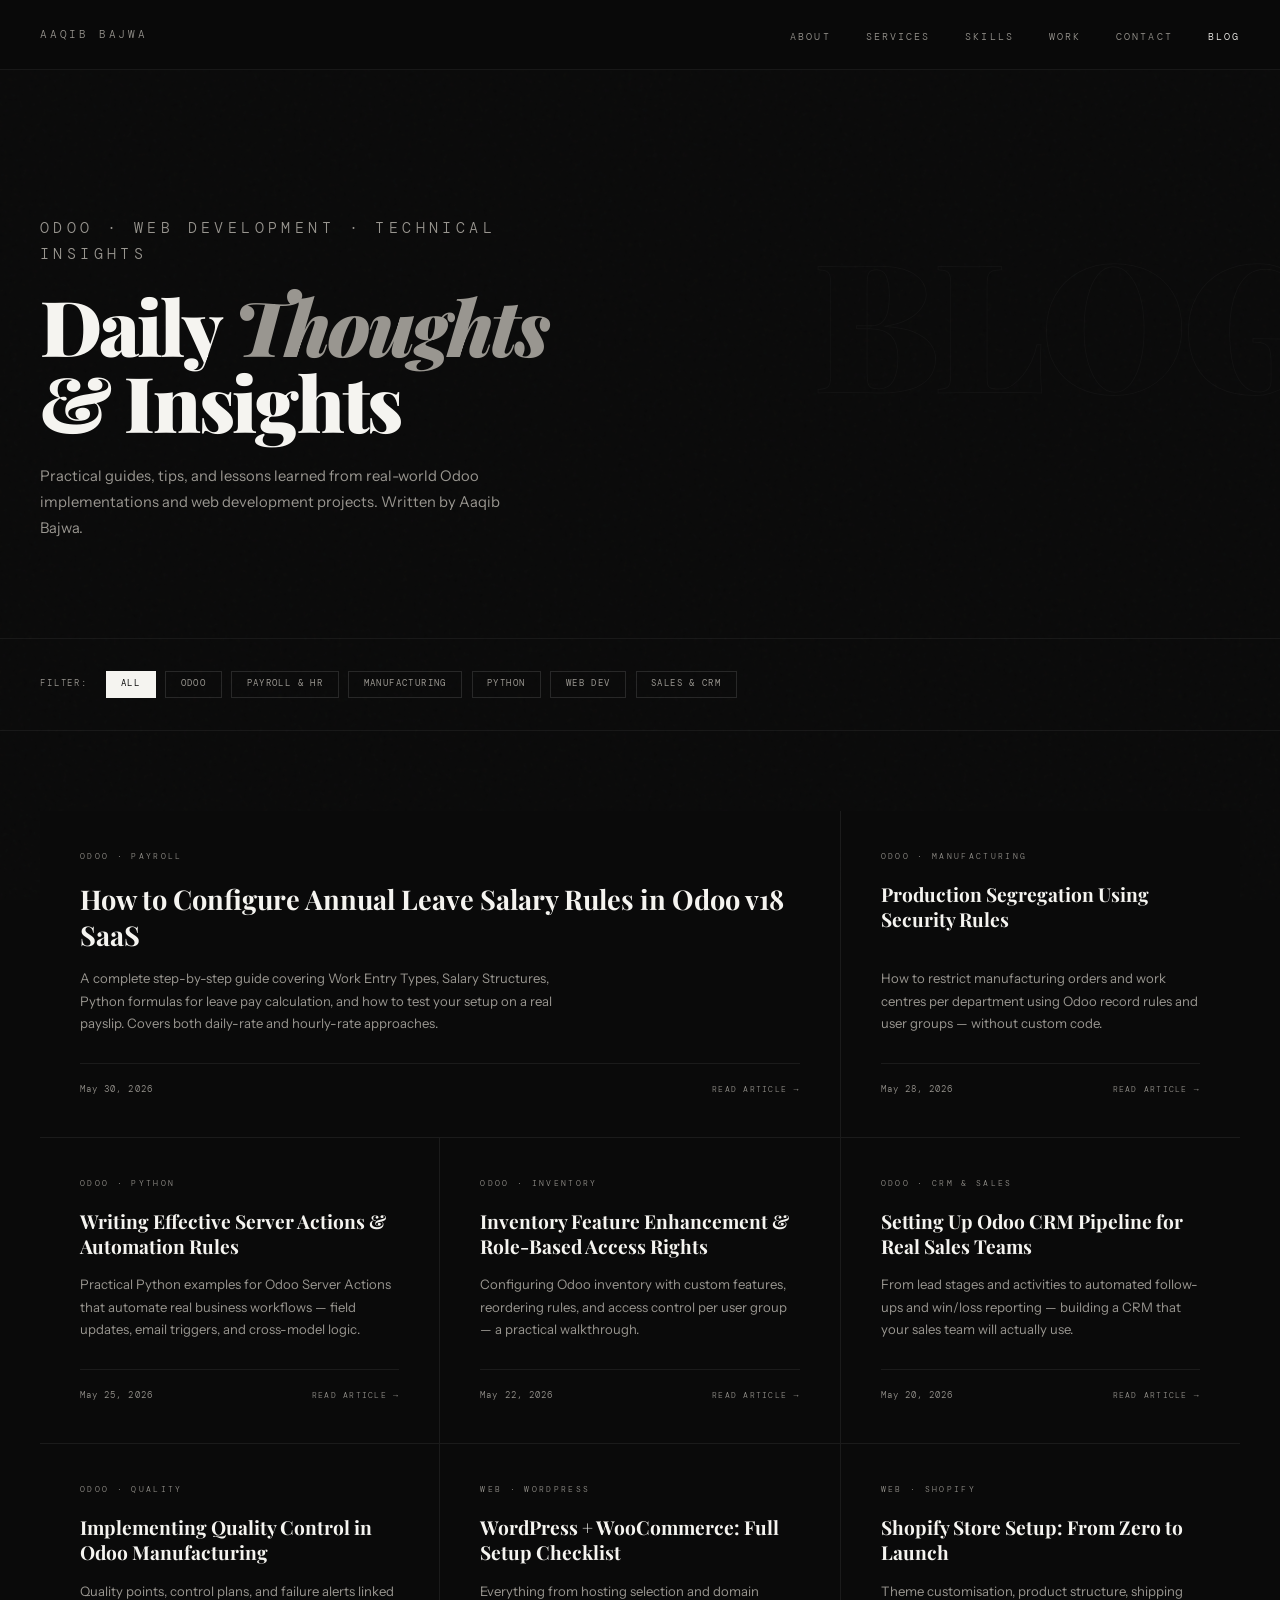
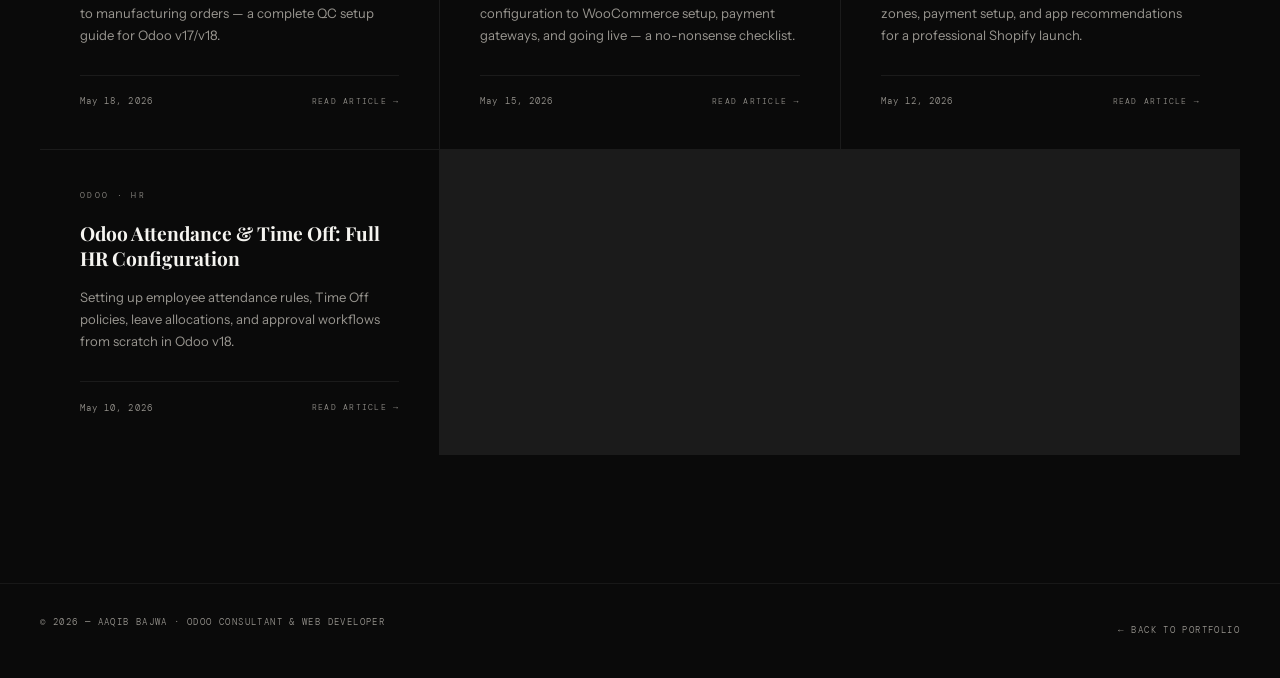
==== blog.html @ 20830aea "Update blog.html" ====
<!DOCTYPE html>
<html lang="en">
<head>
  <meta charset="UTF-8" />
  <meta name="viewport" content="width=device-width, initial-scale=1.0"/>
  <title>Blog — Aaqib Bajwa</title>
  <link href="https://cdn.jsdelivr.net/npm/bootstrap@5.3.2/dist/css/bootstrap.min.css" rel="stylesheet"/>
  <link href="https://fonts.googleapis.com/css2?family=Playfair+Display:ital,wght@0,400;0,700;0,900;1,400&family=DM+Mono:wght@300;400;500&family=Instrument+Sans:wght@300;400;500&display=swap" rel="stylesheet"/>
  <link href="https://cdn.jsdelivr.net/npm/bootstrap-icons@1.11.3/font/bootstrap-icons.min.css" rel="stylesheet"/>

  <style>
    :root {
      --black: #0a0a0a;
      --white: #f5f4f0;
      --gray-soft: #e8e6e1;
      --gray-mid: #999690;
      --gray-dark: #2a2a2a;
    }

    * { margin: 0; padding: 0; box-sizing: border-box; }
    html { scroll-behavior: smooth; }

    body {
      background-color: var(--black);
      color: var(--white);
      font-family: 'Instrument Sans', sans-serif;
      font-weight: 300;
      overflow-x: hidden;
    }

    body::before {
      content: '';
      position: fixed;
      inset: 0;
      background-image: url("data:image/svg+xml,%3Csvg viewBox='0 0 200 200' xmlns='http://www.w3.org/2000/svg'%3E%3Cfilter id='n'%3E%3CfeTurbulence type='fractalNoise' baseFrequency='0.9' numOctaves='4' stitchTiles='stitch'/%3E%3C/filter%3E%3Crect width='100%25' height='100%25' filter='url(%23n)' opacity='0.04'/%3E%3C/svg%3E");
      pointer-events: none;
      z-index: 0;
      opacity: 0.5;
    }

    /* ── NAV ── */
    nav {
      position: fixed;
      top: 0; left: 0; right: 0;
      z-index: 100;
      padding: 1.4rem 2.5rem;
      display: flex;
      justify-content: space-between;
      align-items: center;
      border-bottom: 1px solid rgba(255,255,255,0.06);
      background: rgba(10,10,10,0.88);
      backdrop-filter: blur(12px);
    }

    .nav-logo {
      font-family: 'DM Mono', monospace;
      font-size: 0.7rem;
      letter-spacing: 0.25em;
      text-transform: uppercase;
      color: var(--gray-mid);
      text-decoration: none;
    }

    .nav-links a {
      font-family: 'DM Mono', monospace;
      font-size: 0.65rem;
      letter-spacing: 0.2em;
      text-transform: uppercase;
      color: var(--gray-mid);
      text-decoration: none;
      margin-left: 2rem;
      transition: color 0.2s;
    }
    .nav-links a:hover, .nav-links a.active { color: var(--white); }

    /* ── BLOG HERO ── */
    .blog-hero {
      padding: 12rem 2.5rem 5rem;
      position: relative;
      border-bottom: 1px solid rgba(255,255,255,0.06);
    }

    .blog-hero-bg {
      position: absolute;
      top: 50%;
      right: -2rem;
      transform: translateY(-50%);
      font-family: 'Playfair Display', serif;
      font-size: clamp(6rem, 14vw, 18rem);
      font-weight: 900;
      color: transparent;
      -webkit-text-stroke: 1px rgba(255,255,255,0.03);
      pointer-events: none;
      user-select: none;
      letter-spacing: -0.03em;
    }

    .blog-tag {
      font-family: 'DM Mono', monospace;
      font-size: 0.6rem;
      letter-spacing: 0.3em;
      text-transform: uppercase;
      color: var(--gray-mid);
      margin-bottom: 1.2rem;
    }

    .blog-hero h1 {
      font-family: 'Playfair Display', serif;
      font-size: clamp(3rem, 6vw, 6rem);
      font-weight: 900;
      line-height: 1.0;
      letter-spacing: -0.03em;
    }

    .blog-hero h1 em {
      font-style: italic;
      color: var(--gray-mid);
    }

    .blog-hero p {
      max-width: 480px;
      font-size: 0.92rem;
      line-height: 1.75;
      color: var(--gray-mid);
      margin-top: 1.5rem;
    }

    /* ── FILTER TAGS ── */
    .filter-bar {
      padding: 2rem 2.5rem;
      border-bottom: 1px solid rgba(255,255,255,0.06);
      display: flex;
      gap: 0.6rem;
      flex-wrap: wrap;
      align-items: center;
      position: relative;
      z-index: 1;
    }

    .filter-label {
      font-family: 'DM Mono', monospace;
      font-size: 0.58rem;
      letter-spacing: 0.2em;
      text-transform: uppercase;
      color: var(--gray-mid);
      margin-right: 0.5rem;
    }

    .filter-btn {
      font-family: 'DM Mono', monospace;
      font-size: 0.58rem;
      letter-spacing: 0.15em;
      text-transform: uppercase;
      padding: 0.35rem 0.9rem;
      border: 1px solid rgba(255,255,255,0.12);
      color: var(--gray-mid);
      background: transparent;
      cursor: pointer;
      transition: all 0.2s;
    }

    .filter-btn:hover, .filter-btn.active {
      background: var(--white);
      color: var(--black);
      border-color: var(--white);
    }

    /* ── POSTS GRID ── */
    .posts-section {
      padding: 5rem 2.5rem 8rem;
      position: relative;
      z-index: 1;
    }

    .posts-grid {
      display: grid;
      grid-template-columns: repeat(3, 1fr);
      gap: 1px;
      background: rgba(255,255,255,0.07);
    }

    .post-card {
      background: var(--black);
      padding: 2.5rem;
      cursor: pointer;
      transition: background 0.25s;
      display: flex;
      flex-direction: column;
    }

    .post-card:hover { background: #141414; }

    .post-category {
      font-family: 'DM Mono', monospace;
      font-size: 0.52rem;
      letter-spacing: 0.28em;
      text-transform: uppercase;
      color: var(--gray-mid);
      margin-bottom: 1.2rem;
    }

    .post-title {
      font-family: 'Playfair Display', serif;
      font-size: 1.2rem;
      font-weight: 700;
      line-height: 1.3;
      color: var(--white);
      margin-bottom: 0.9rem;
      flex: 1;
    }

    .post-excerpt {
      font-size: 0.82rem;
      line-height: 1.7;
      color: var(--gray-mid);
      margin-bottom: 1.8rem;
    }

    .post-meta {
      display: flex;
      justify-content: space-between;
      align-items: center;
      border-top: 1px solid rgba(255,255,255,0.07);
      padding-top: 1.2rem;
    }

    .post-date {
      font-family: 'DM Mono', monospace;
      font-size: 0.55rem;
      letter-spacing: 0.12em;
      color: var(--gray-mid);
    }

    .post-read {
      font-family: 'DM Mono', monospace;
      font-size: 0.52rem;
      letter-spacing: 0.15em;
      text-transform: uppercase;
      color: var(--gray-mid);
      transition: color 0.2s;
    }

    .post-card:hover .post-read { color: var(--white); }

    /* ── FEATURED POST (spans 2 cols) ── */
    .post-card.featured {
      grid-column: span 2;
    }

    .post-card.featured .post-title {
      font-size: 1.7rem;
    }

    .post-card.featured .post-excerpt {
      max-width: 500px;
    }

    /* ── SINGLE POST MODAL ── */
    .post-modal-overlay {
      position: fixed;
      inset: 0;
      background: rgba(5,5,5,0.97);
      z-index: 200;
      display: none;
      overflow-y: auto;
    }

    .post-modal-overlay.open { display: block; }

    .post-modal {
      max-width: 740px;
      margin: 0 auto;
      padding: 6rem 2.5rem 8rem;
    }

    .modal-close {
      position: fixed;
      top: 1.8rem;
      right: 2.5rem;
      font-family: 'DM Mono', monospace;
      font-size: 0.6rem;
      letter-spacing: 0.2em;
      text-transform: uppercase;
      color: var(--gray-mid);
      cursor: pointer;
      background: none;
      border: none;
      display: flex;
      align-items: center;
      gap: 0.5rem;
      transition: color 0.2s;
      z-index: 201;
    }

    .modal-close:hover { color: var(--white); }

    .modal-category {
      font-family: 'DM Mono', monospace;
      font-size: 0.58rem;
      letter-spacing: 0.28em;
      text-transform: uppercase;
      color: var(--gray-mid);
      margin-bottom: 1.5rem;
    }

    .modal-title {
      font-family: 'Playfair Display', serif;
      font-size: clamp(2rem, 4vw, 3.2rem);
      font-weight: 900;
      line-height: 1.1;
      letter-spacing: -0.02em;
      margin-bottom: 1rem;
    }

    .modal-meta {
      font-family: 'DM Mono', monospace;
      font-size: 0.58rem;
      letter-spacing: 0.15em;
      color: var(--gray-mid);
      margin-bottom: 3rem;
      padding-bottom: 2rem;
      border-bottom: 1px solid rgba(255,255,255,0.08);
    }

    .modal-body {
      font-size: 1rem;
      line-height: 1.9;
      color: var(--gray-soft);
    }

    .modal-body h2 {
      font-family: 'Playfair Display', serif;
      font-size: 1.5rem;
      font-weight: 700;
      color: var(--white);
      margin: 2.5rem 0 1rem;
      letter-spacing: -0.01em;
    }

    .modal-body h3 {
      font-family: 'Playfair Display', serif;
      font-size: 1.15rem;
      font-weight: 700;
      color: var(--white);
      margin: 2rem 0 0.7rem;
    }

    .modal-body p { margin-bottom: 1.3rem; }

    .modal-body code {
      font-family: 'DM Mono', monospace;
      font-size: 0.82rem;
      background: rgba(255,255,255,0.06);
      padding: 0.15rem 0.45rem;
      color: var(--gray-soft);
    }

    .modal-body pre {
      background: #111;
      border: 1px solid rgba(255,255,255,0.08);
      padding: 1.5rem;
      overflow-x: auto;
      margin: 1.5rem 0;
      font-family: 'DM Mono', monospace;
      font-size: 0.78rem;
      line-height: 1.7;
      color: var(--gray-soft);
    }

    .modal-body ul, .modal-body ol {
      margin: 0 0 1.3rem 1.5rem;
    }

    .modal-body li { margin-bottom: 0.4rem; }

    .modal-body strong { color: var(--white); font-weight: 500; }

    .modal-body blockquote {
      border-left: 2px solid rgba(255,255,255,0.2);
      padding-left: 1.5rem;
      margin: 1.5rem 0;
      color: var(--gray-mid);
      font-style: italic;
    }

    /* ── NEWSLETTER ── */
    .newsletter {
      background: var(--gray-dark);
      padding: 5rem 2.5rem;
      border-top: 1px solid rgba(255,255,255,0.06);
      position: relative;
      z-index: 1;
    }

    .newsletter h2 {
      font-family: 'Playfair Display', serif;
      font-size: clamp(1.8rem, 3vw, 2.8rem);
      font-weight: 700;
      letter-spacing: -0.02em;
      margin-bottom: 0.7rem;
    }

    .newsletter p {
      font-size: 0.88rem;
      color: var(--gray-mid);
      margin-bottom: 2rem;
    }

    .newsletter-form {
      display: flex;
      gap: 0;
      max-width: 480px;
    }

    .newsletter-form input {
      flex: 1;
      background: transparent;
      border: 1px solid rgba(255,255,255,0.15);
      border-right: none;
      color: var(--white);
      font-family: 'Instrument Sans', sans-serif;
      font-size: 0.88rem;
      padding: 0.8rem 1.2rem;
      outline: none;
      transition: border-color 0.2s;
    }

    .newsletter-form input:focus { border-color: rgba(255,255,255,0.4); }
    .newsletter-form input::placeholder { color: var(--gray-mid); }

    .newsletter-form button {
      padding: 0.8rem 1.8rem;
      background: var(--white);
      color: var(--black);
      border: 1px solid var(--white);
      font-family: 'DM Mono', monospace;
      font-size: 0.6rem;
      letter-spacing: 0.2em;
      text-transform: uppercase;
      cursor: pointer;
      transition: background 0.2s;
      white-space: nowrap;
    }

    .newsletter-form button:hover { background: var(--gray-soft); }

    /* ── FOOTER ── */
    footer {
      padding: 2rem 2.5rem;
      border-top: 1px solid rgba(255,255,255,0.06);
      display: flex;
      justify-content: space-between;
      align-items: center;
      position: relative;
      z-index: 1;
    }

    footer p {
      font-family: 'DM Mono', monospace;
      font-size: 0.58rem;
      letter-spacing: 0.15em;
      text-transform: uppercase;
      color: var(--gray-mid);
    }

    footer a {
      font-family: 'DM Mono', monospace;
      font-size: 0.58rem;
      letter-spacing: 0.15em;
      text-transform: uppercase;
      color: var(--gray-mid);
      text-decoration: none;
      transition: color 0.2s;
    }

    footer a:hover { color: var(--white); }

    /* ── REVEAL ── */
    .reveal {
      opacity: 0;
      transform: translateY(24px);
      transition: opacity 0.6s ease, transform 0.6s ease;
    }
    .reveal.visible { opacity: 1; transform: none; }

    /* ── RESPONSIVE ── */
    @media (max-width: 768px) {
      nav { padding: 1.2rem 1.5rem; }
      .nav-links { display: none; }
      .blog-hero { padding: 9rem 1.5rem 3rem; }
      .posts-section { padding: 3rem 1.5rem 5rem; }
      .filter-bar { padding: 1.5rem; }
      .posts-grid { grid-template-columns: 1fr; }
      .post-card.featured { grid-column: span 1; }
      .post-card.featured .post-title { font-size: 1.3rem; }
      .post-modal { padding: 5rem 1.5rem 5rem; }
      .modal-close { right: 1.5rem; }
      .newsletter { padding: 3rem 1.5rem; }
      .newsletter-form { flex-direction: column; }
      .newsletter-form input { border-right: 1px solid rgba(255,255,255,0.15); border-bottom: none; }
      footer { flex-direction: column; gap: 0.5rem; padding: 1.5rem; }
    }
  </style>
</head>
<body>

<!-- NAV -->
<nav>
  <a href="index.html" class="nav-logo">Aaqib Bajwa</a>
  <div class="nav-links">
    <a href="index.html#about">About</a>
    <a href="index.html#services">Services</a>
    <a href="index.html#skills">Skills</a>
    <a href="index.html#portfolio">Work</a>
    <a href="index.html#contact">Contact</a>
    <a href="blog.html" class="active">Blog</a>
  </div>
</nav>

<!-- BLOG HERO -->
<div class="blog-hero">
  <div class="blog-hero-bg">BLOG</div>
  <p class="blog-tag">Odoo · Web Development · Technical Insights</p>
  <h1>Daily <em>Thoughts</em><br>&amp; Insights</h1>
  <p>Practical guides, tips, and lessons learned from real-world Odoo implementations and web development projects. Written by Aaqib Bajwa.</p>
</div>

<!-- FILTER BAR -->
<div class="filter-bar">
  <span class="filter-label">Filter:</span>
  <button class="filter-btn active" data-filter="all">All</button>
  <button class="filter-btn" data-filter="odoo">Odoo</button>
  <button class="filter-btn" data-filter="payroll">Payroll & HR</button>
  <button class="filter-btn" data-filter="manufacturing">Manufacturing</button>
  <button class="filter-btn" data-filter="python">Python</button>
  <button class="filter-btn" data-filter="web">Web Dev</button>
  <button class="filter-btn" data-filter="crm">Sales & CRM</button>
</div>

<!-- POSTS -->
<div class="posts-section">
  <div class="posts-grid" id="postsGrid">

    <!-- FEATURED -->
    <div class="post-card featured reveal" data-category="payroll odoo" data-post="0">
      <p class="post-category">Odoo · Payroll</p>
      <h3 class="post-title">How to Configure Annual Leave Salary Rules in Odoo v18 SaaS</h3>
      <p class="post-excerpt">A complete step-by-step guide covering Work Entry Types, Salary Structures, Python formulas for leave pay calculation, and how to test your setup on a real payslip. Covers both daily-rate and hourly-rate approaches.</p>
      <div class="post-meta">
        <span class="post-date">May 30, 2026</span>
        <span class="post-read">Read Article →</span>
      </div>
    </div>

    <div class="post-card reveal" data-category="manufacturing odoo" data-post="1">
      <p class="post-category">Odoo · Manufacturing</p>
      <h3 class="post-title">Production Segregation Using Security Rules</h3>
      <p class="post-excerpt">How to restrict manufacturing orders and work centres per department using Odoo record rules and user groups — without custom code.</p>
      <div class="post-meta">
        <span class="post-date">May 28, 2026</span>
        <span class="post-read">Read Article →</span>
      </div>
    </div>

    <div class="post-card reveal" data-category="python odoo" data-post="2">
      <p class="post-category">Odoo · Python</p>
      <h3 class="post-title">Writing Effective Server Actions & Automation Rules</h3>
      <p class="post-excerpt">Practical Python examples for Odoo Server Actions that automate real business workflows — field updates, email triggers, and cross-model logic.</p>
      <div class="post-meta">
        <span class="post-date">May 25, 2026</span>
        <span class="post-read">Read Article →</span>
      </div>
    </div>

    <div class="post-card reveal" data-category="odoo" data-post="3">
      <p class="post-category">Odoo · Inventory</p>
      <h3 class="post-title">Inventory Feature Enhancement & Role-Based Access Rights</h3>
      <p class="post-excerpt">Configuring Odoo inventory with custom features, reordering rules, and access control per user group — a practical walkthrough.</p>
      <div class="post-meta">
        <span class="post-date">May 22, 2026</span>
        <span class="post-read">Read Article →</span>
      </div>
    </div>

    <div class="post-card reveal" data-category="crm odoo" data-post="4">
      <p class="post-category">Odoo · CRM & Sales</p>
      <h3 class="post-title">Setting Up Odoo CRM Pipeline for Real Sales Teams</h3>
      <p class="post-excerpt">From lead stages and activities to automated follow-ups and win/loss reporting — building a CRM that your sales team will actually use.</p>
      <div class="post-meta">
        <span class="post-date">May 20, 2026</span>
        <span class="post-read">Read Article →</span>
      </div>
    </div>

    <div class="post-card reveal" data-category="odoo" data-post="5">
      <p class="post-category">Odoo · Quality</p>
      <h3 class="post-title">Implementing Quality Control in Odoo Manufacturing</h3>
      <p class="post-excerpt">Quality points, control plans, and failure alerts linked to manufacturing orders — a complete QC setup guide for Odoo v17/v18.</p>
      <div class="post-meta">
        <span class="post-date">May 18, 2026</span>
        <span class="post-read">Read Article →</span>
      </div>
    </div>

    <div class="post-card reveal" data-category="web" data-post="6">
      <p class="post-category">Web · WordPress</p>
      <h3 class="post-title">WordPress + WooCommerce: Full Setup Checklist</h3>
      <p class="post-excerpt">Everything from hosting selection and domain configuration to WooCommerce setup, payment gateways, and going live — a no-nonsense checklist.</p>
      <div class="post-meta">
        <span class="post-date">May 15, 2026</span>
        <span class="post-read">Read Article →</span>
      </div>
    </div>

    <div class="post-card reveal" data-category="web" data-post="7">
      <p class="post-category">Web · Shopify</p>
      <h3 class="post-title">Shopify Store Setup: From Zero to Launch</h3>
      <p class="post-excerpt">Theme customisation, product structure, shipping zones, payment setup, and app recommendations for a professional Shopify launch.</p>
      <div class="post-meta">
        <span class="post-date">May 12, 2026</span>
        <span class="post-read">Read Article →</span>
      </div>
    </div>

    <div class="post-card reveal" data-category="payroll odoo" data-post="8">
      <p class="post-category">Odoo · HR</p>
      <h3 class="post-title">Odoo Attendance & Time Off: Full HR Configuration</h3>
      <p class="post-excerpt">Setting up employee attendance rules, Time Off policies, leave allocations, and approval workflows from scratch in Odoo v18.</p>
      <div class="post-meta">
        <span class="post-date">May 10, 2026</span>
        <span class="post-read">Read Article →</span>
      </div>
    </div>

  </div>
</div>

<!-- NEWSLETTER
<div class="newsletter">
  <div class="row align-items-center">
    <div class="col-md-6 reveal">
      <h2>Stay in the Loop</h2>
      <p>New articles on Odoo, web development, and practical ERP insights — delivered when they're ready, no spam.</p>
      <div class="newsletter-form">
        <input type="email" placeholder="your@email.com" />
        <button type="button">Subscribe</button>
      </div>
    </div>
    <div class="col-md-6 reveal" style="padding-top: 2rem;">
      <div style="display:flex; gap:3rem; padding-left: 2rem;">
        <div>
          <p style="font-family:'Playfair Display',serif; font-size:2.5rem; font-weight:900; color:var(--white); line-height:1; margin-bottom:0.3rem;">9</p>
          <p style="font-family:'DM Mono',monospace; font-size:0.58rem; letter-spacing:0.15em; text-transform:uppercase; color:var(--gray-mid);">Articles</p>
        </div>
        <div>
          <p style="font-family:'Playfair Display',serif; font-size:2.5rem; font-weight:900; color:var(--white); line-height:1; margin-bottom:0.3rem;">5</p>
          <p style="font-family:'DM Mono',monospace; font-size:0.58rem; letter-spacing:0.15em; text-transform:uppercase; color:var(--gray-mid);">Topics</p>
        </div>
        <div>
          <p style="font-family:'Playfair Display',serif; font-size:2.5rem; font-weight:900; color:var(--white); line-height:1; margin-bottom:0.3rem;">∞</p>
          <p style="font-family:'DM Mono',monospace; font-size:0.58rem; letter-spacing:0.15em; text-transform:uppercase; color:var(--gray-mid);">More Coming</p>
        </div>
      </div>
    </div>
  </div>
</div> -->

<!-- FOOTER -->
<footer>
  <p>© 2026 — Aaqib Bajwa · Odoo Consultant & Web Developer</p>
  <a href="index.html">← Back to Portfolio</a>
</footer>

<!-- SINGLE POST MODAL -->
<div class="post-modal-overlay" id="postModal">
  <button class="modal-close" onclick="closePost()"><i class="bi bi-arrow-left"></i> Back to Blog</button>
  <div class="post-modal" id="postContent"></div>
</div>

<script src="https://cdn.jsdelivr.net/npm/bootstrap@5.3.2/dist/js/bootstrap.bundle.min.js"></script>
<script>

  /* ── POSTS DATA ── */
  const posts = [
    {
      category: "Odoo · Payroll",
      title: "How to Configure Annual Leave Salary Rules in Odoo v18 SaaS",
      date: "May 30, 2026",
      readTime: "8 min read",
      body: `
        <p>Configuring annual leave salary rules in Odoo v18 SaaS requires understanding how Work Entry Types, Salary Structures, and Python formulas connect. This guide walks through every step.</p>

        <h2>Step 1: Enable Developer Mode</h2>
        <p>Go to <strong>Settings → General Settings → Developer Tools → Activate Developer Mode</strong>. This unlocks the full salary rule configuration panel including Python code fields.</p>

        <h2>Step 2: Configure the Work Entry Type</h2>
        <p>Navigate to <strong>Payroll → Configuration → Work Entry Types</strong>. Find or create <strong>Annual Leave</strong> and ensure:</p>
        <ul>
          <li>Time Off is enabled</li>
          <li>Leave Type is linked to your Annual Leave time-off type</li>
          <li>Round Days is set to Full Day</li>
        </ul>

        <h2>Step 3: Link the Time Off Type</h2>
        <p>Go to <strong>Time Off → Configuration → Activity Types → Annual Leave</strong>. In the Payroll section, set the Work Entry Type to the one you just configured. Set <strong>Requires Allocation: Yes</strong>.</p>

        <h2>Step 4: Create the Salary Rule</h2>
        <p>Navigate to <strong>Payroll → Configuration → Salary Rules → New</strong>. Fill in the following:</p>
        <ul>
          <li><strong>Name:</strong> Annual Leave Pay</li>
          <li><strong>Code:</strong> ANNUAL_LEAVE</li>
          <li><strong>Category:</strong> Leaves</li>
          <li><strong>Amount Type:</strong> Python Code</li>
        </ul>
        <p>In the Python formula field, enter:</p>
        <pre>result = (contract.wage / 30) * worked_days.ANNUAL_LEAVE.number_of_days</pre>
        <p>This calculates the daily rate multiplied by the number of annual leave days taken in the payslip period.</p>

        <h2>Step 5: Add to Salary Structure</h2>
        <p>Go to <strong>Payroll → Configuration → Salary Structures</strong>, open your structure (e.g. Regular Pay), and add the ANNUAL_LEAVE rule in the Salary Rules tab.</p>

        <h2>Step 6: Test on a Payslip</h2>
        <p>Create a payslip for an employee who has validated annual leave in the period. Click <strong>Compute Sheet</strong> — the Annual Leave Pay line should appear with the correct calculated amount.</p>

        <blockquote>The <code>worked_days.ANNUAL_LEAVE</code> object only populates if the employee has validated leave requests in that payslip period. If it returns empty, check the work entry code matches exactly.</blockquote>

        <h2>Troubleshooting</h2>
        <p>If the rule doesn't appear or returns zero: verify the leave is validated (not draft), confirm the Work Entry Type code matches your Python reference, and ensure the salary structure is correctly linked to the employee's contract.</p>
      `
    },
    {
      category: "Odoo · Manufacturing",
      title: "Production Segregation Using Security Rules",
      date: "May 28, 2026",
      readTime: "6 min read",
      body: `
        <p>In factories with multiple production lines or departments, it's essential that teams only see the manufacturing orders relevant to them. Odoo's record rules and user groups make this achievable without any custom code.</p>

        <h2>Understanding Record Rules vs Access Rights</h2>
        <p>Access Rights control what a user <strong>can do</strong> (read, write, create, delete). Record Rules control <strong>which records</strong> they can see. You need both for proper segregation.</p>

        <h2>Step 1: Create Department-Based User Groups</h2>
        <p>Go to <strong>Settings → Users & Companies → Groups</strong>. Create a group for each production department, e.g. "MFG / Line A" and "MFG / Line B". Add the relevant users to each group.</p>

        <h2>Step 2: Add a Segregation Field</h2>
        <p>On the Manufacturing Order model, add a Many2one field linking to the department or production line. This is your filter field. In Odoo v18, you can do this via Odoo Studio or a custom module.</p>

        <h2>Step 3: Create Record Rules</h2>
        <p>Go to <strong>Settings → Technical → Record Rules</strong>. Create a new rule for <code>mrp.production</code>:</p>
        <ul>
          <li><strong>Name:</strong> MFG Line A — Own Records Only</li>
          <li><strong>Groups:</strong> MFG / Line A</li>
          <li><strong>Domain Filter:</strong> <code>[('production_line_id.name', '=', 'Line A')]</code></li>
        </ul>
        <p>Repeat for each department group.</p>

        <h2>Step 4: Test the Configuration</h2>
        <p>Log in as a user from Line A — they should only see manufacturing orders assigned to Line A. Managers with no record rule restriction will see all orders.</p>

        <blockquote>Always test record rules with a non-admin user. Odoo administrators bypass all record rules by default.</blockquote>
      `
    },
    {
      category: "Odoo · Python",
      title: "Writing Effective Server Actions & Automation Rules",
      date: "May 25, 2026",
      readTime: "7 min read",
      body: `
        <p>Server Actions and Automation Rules are two of the most powerful tools in Odoo for automating business workflows — and they're often underused. Here are practical patterns that work in production.</p>

        <h2>Server Actions vs Automation Rules</h2>
        <p><strong>Server Actions</strong> are reusable Python code blocks you trigger manually, from buttons, or from automation rules. <strong>Automation Rules</strong> are event-driven triggers (on record create, update, time condition) that call Server Actions.</p>

        <h2>Example 1: Auto-Send Email When Sale Order Confirmed</h2>
        <pre>for record in records:
    if record.state == 'sale':
        template = env.ref('sale.email_template_edi_sale')
        template.send_mail(record.id, force_send=True)</pre>

        <h2>Example 2: Set a Custom Field on Manufacturing Order Confirmation</h2>
        <pre>for record in records:
    record.write({
        'x_confirmed_by': env.user.name,
        'x_confirmed_date': fields.Datetime.now(),
    })</pre>

        <h2>Example 3: Auto-Assign Responsible Person Based on Department</h2>
        <pre>for record in records:
    if record.department_id.name == 'Production':
        manager = env['res.users'].search([
            ('name', 'ilike', 'Production Manager')
        ], limit=1)
        if manager:
            record.user_id = manager</pre>

        <h2>Best Practices</h2>
        <ul>
          <li>Always iterate over <code>records</code> (not <code>record</code>) — automation rules can pass multiple records</li>
          <li>Use <code>env.ref()</code> to reference email templates by XML ID</li>
          <li>Wrap risky operations in try/except to prevent one failure from blocking others</li>
          <li>Test in developer mode with a single record before enabling on all</li>
        </ul>

        <blockquote>Automation Rules with "Time Condition" triggers are ideal for SLA enforcement — e.g. escalate a support ticket if not responded to within 24 hours.</blockquote>
      `
    },
    {
      category: "Odoo · Inventory",
      title: "Inventory Feature Enhancement & Role-Based Access Rights",
      date: "May 22, 2026",
      readTime: "5 min read",
      body: `
        <p>Odoo's inventory module is powerful out of the box, but most businesses need enhancements — custom fields, tighter access control, and workflow adjustments. Here's a practical approach.</p>

        <h2>Common Inventory Enhancements</h2>
        <ul>
          <li>Adding custom fields to stock moves (e.g. batch number, project code)</li>
          <li>Automatic reordering rules per product category</li>
          <li>Custom inventory valuation reports</li>
          <li>Blocking negative stock per warehouse</li>
        </ul>

        <h2>Setting Up Role-Based Access</h2>
        <p>Odoo has built-in inventory user roles: <strong>User</strong> (basic operations) and <strong>Manager</strong> (full access). For finer control, create custom groups and record rules scoped to specific warehouses or product categories.</p>

        <h2>Blocking Negative Stock</h2>
        <p>Go to <strong>Inventory → Configuration → Warehouses</strong> and enable "Negative Stock" restrictions per location. For a global setting, go to <strong>Inventory → Configuration → Settings → Traceability</strong>.</p>

        <h2>Custom Reordering Rules</h2>
        <p>Navigate to <strong>Inventory → Operations → Replenishment</strong>. Set minimum and maximum quantities per product/location. Odoo will automatically generate purchase or manufacturing orders when stock falls below the minimum.</p>

        <blockquote>For complex inventory setups, always enable multi-step routes (3-step receiving / shipping) from the start — retrofitting this later disrupts existing flows.</blockquote>
      `
    },
    {
      category: "Odoo · CRM & Sales",
      title: "Setting Up Odoo CRM Pipeline for Real Sales Teams",
      date: "May 20, 2026",
      readTime: "6 min read",
      body: `
        <p>A CRM that your sales team ignores is worse than no CRM at all. Here's how to configure Odoo CRM to match real sales behaviour — not just the textbook process.</p>

        <h2>Designing Your Pipeline Stages</h2>
        <p>Keep stages simple: <strong>New → Qualified → Proposal Sent → Negotiation → Won/Lost</strong>. Avoid creating too many stages — each stage should require a concrete action, not just a status label.</p>

        <h2>Lead Scoring & Assignment</h2>
        <p>Enable lead scoring under <strong>CRM → Configuration → Settings → Predictive Lead Scoring</strong>. Odoo will assign a probability to each lead based on historical win rates. Use this to prioritise your team's effort.</p>

        <h2>Automated Activities</h2>
        <p>Set up automatic activities when a lead moves to a stage. For example, when a lead enters "Proposal Sent", automatically schedule a follow-up call in 3 days. Go to the stage settings and add a default activity type.</p>

        <h2>Sales Teams & Territories</h2>
        <p>Create Sales Teams under <strong>CRM → Configuration → Sales Teams</strong>. Assign team members and set up assignment rules based on country, industry, or lead source to ensure leads reach the right person automatically.</p>

        <h2>Win/Loss Analysis</h2>
        <p>Always mark lost leads with a reason. Over time, the Lost Reason analysis report becomes your most valuable tool for understanding why deals fail and adjusting your approach.</p>

        <blockquote>The best CRM setup is the one your team actually fills in. Start simple, gather feedback after 4 weeks, then refine.</blockquote>
      `
    },
    {
      category: "Odoo · Quality",
      title: "Implementing Quality Control in Odoo Manufacturing",
      date: "May 18, 2026",
      readTime: "5 min read",
      body: `
        <p>Odoo's Quality module integrates directly with Manufacturing and Inventory to create traceable quality checkpoints. Here's how to implement it properly.</p>

        <h2>Enable the Quality Module</h2>
        <p>Go to <strong>Apps</strong> and install <strong>Quality Control</strong>. This adds Quality Points, Quality Checks, and Alerts to your Manufacturing and Inventory flows.</p>

        <h2>Create Quality Control Points</h2>
        <p>Navigate to <strong>Quality → Configuration → Control Points</strong>. Define when and where checks happen — at goods receipt, during manufacturing operations, or at product delivery. Each control point specifies the product, operation type, and check type (Pass/Fail, Measure, Instructions).</p>

        <h2>Linking Checks to Manufacturing Operations</h2>
        <p>When a manufacturing order reaches the relevant operation, Odoo automatically generates a Quality Check. The operator must complete the check before they can proceed. Failed checks trigger an alert that notifies the quality manager.</p>

        <h2>Quality Alerts</h2>
        <p>Alerts can be raised manually or automatically on check failure. They include root cause, corrective action, and responsible person fields — giving you a full audit trail.</p>

        <h2>Reporting</h2>
        <p>Use the <strong>Quality → Reporting</strong> section to analyse failure rates by product, operation, and time period. This data drives continuous improvement decisions.</p>

        <blockquote>Connect Quality Checks to specific work centre operations for maximum traceability — this ensures checks happen at the right physical point in production, not just on the order.</blockquote>
      `
    },
    {
      category: "Web · WordPress",
      title: "WordPress + WooCommerce: Full Setup Checklist",
      date: "May 15, 2026",
      readTime: "7 min read",
      body: `
        <p>Launching a WooCommerce store properly takes more than installing a theme. Here's the full checklist I use for every client project.</p>

        <h2>Hosting & Domain</h2>
        <ul>
          <li>Choose a managed WordPress host (SiteGround, Kinsta, or WP Engine for performance)</li>
          <li>Point domain nameservers to host's DNS</li>
          <li>Install SSL certificate (Let's Encrypt is free on most hosts)</li>
          <li>Set up professional email via cPanel or Google Workspace</li>
        </ul>

        <h2>WordPress Core Setup</h2>
        <ul>
          <li>Install WordPress via one-click installer</li>
          <li>Set permalink structure to <code>/shop/product-name/</code></li>
          <li>Delete default posts, pages, and sample data</li>
          <li>Install and activate a lightweight theme or custom Bootstrap theme</li>
        </ul>

        <h2>WooCommerce Configuration</h2>
        <ul>
          <li>Run WooCommerce setup wizard — store details, currency, payment methods</li>
          <li>Configure shipping zones and rates per region</li>
          <li>Set up tax rules (or use WooCommerce Tax if applicable)</li>
          <li>Install Stripe or PayPal for payment processing</li>
          <li>Enable guest checkout alongside account registration</li>
        </ul>

        <h2>Essential Plugins</h2>
        <ul>
          <li><strong>Yoast SEO</strong> — on-page SEO</li>
          <li><strong>WP Rocket</strong> — caching and performance</li>
          <li><strong>Wordfence</strong> — security</li>
          <li><strong>UpdraftPlus</strong> — automated backups</li>
        </ul>

        <h2>Pre-Launch Testing</h2>
        <p>Place a test order through every payment method. Check mobile responsiveness, page load speed (target under 3 seconds), and all transactional emails (order confirmation, shipping notification).</p>

        <blockquote>Always run GTmetrix and Google PageSpeed Insights before handing a site to a client. A slow store loses sales before a customer even sees a product.</blockquote>
      `
    },
    {
      category: "Web · Shopify",
      title: "Shopify Store Setup: From Zero to Launch",
      date: "May 12, 2026",
      readTime: "5 min read",
      body: `
        <p>Shopify is fast to launch, but a professional setup requires attention to detail. Here's the sequence I follow for every Shopify project.</p>

        <h2>Account & Domain</h2>
        <p>Create the Shopify account and immediately connect the custom domain under <strong>Online Store → Domains</strong>. Point DNS records as instructed, and enable HTTPS (Shopify handles SSL automatically).</p>

        <h2>Theme Setup</h2>
        <p>Start with a free Shopify theme or a premium one from the Theme Store. Customise via the visual editor — upload brand logo, set colours and fonts, configure header and footer navigation. For deeper customisation, edit the <code>theme.liquid</code> file directly.</p>

        <h2>Products & Collections</h2>
        <p>Structure collections logically before adding products. Each product needs: a clear title, description with keywords, at least 3 product images, correct variants (size, colour), and accurate weight for shipping calculations.</p>

        <h2>Payment & Shipping</h2>
        <p>Enable Shopify Payments (where available) or Stripe as the primary gateway. Configure shipping zones under <strong>Settings → Shipping and Delivery</strong>. Set flat rates, weight-based rates, or free shipping thresholds as needed.</p>

        <h2>Essential Apps</h2>
        <ul>
          <li><strong>Klaviyo</strong> — email marketing</li>
          <li><strong>Judge.me</strong> — product reviews</li>
          <li><strong>Loox</strong> — photo reviews</li>
          <li><strong>TikTok / Meta</strong> — social channel integration</li>
        </ul>

        <h2>Pre-Launch</h2>
        <p>Place a real test order. Check all notification emails. Verify the checkout flow on mobile. Remove password protection from the store. Submit sitemap to Google Search Console.</p>

        <blockquote>Shopify's built-in analytics are good for the first year. Once you hit consistent traffic, move to Google Analytics 4 for deeper funnel analysis.</blockquote>
      `
    },
    {
      category: "Odoo · HR",
      title: "Odoo Attendance & Time Off: Full HR Configuration",
      date: "May 10, 2026",
      readTime: "6 min read",
      body: `
        <p>A properly configured HR module saves hours of manual calculation every payroll cycle. Here's the complete setup for Attendance and Time Off in Odoo v18.</p>

        <h2>Work Schedules</h2>
        <p>Start with <strong>Employees → Configuration → Work Schedules</strong>. Create schedules that match your actual working hours — standard 8-hour day, flexible, or shift-based. Each schedule defines the expected working hours per day and week, which feeds into attendance comparison and payroll.</p>

        <h2>Attendance Configuration</h2>
        <p>Enable attendance under <strong>Attendances → Configuration → Settings</strong>. Choose between manual check-in/out, biometric device integration, or kiosk mode. Link each employee's contract to the correct work schedule so Odoo knows what "on time" looks like.</p>

        <h2>Time Off Types</h2>
        <p>Navigate to <strong>Time Off → Configuration → Activity Types</strong>. Create types for Annual Leave, Sick Leave, Emergency Leave, etc. For each type configure:</p>
        <ul>
          <li>Requires allocation (Yes for annual leave, No for sick leave typically)</li>
          <li>Approval (no validation, by time off officer, or by manager)</li>
          <li>Carry-over rules (do unused days roll to next year?)</li>
          <li>Linked Work Entry Type (for payroll integration)</li>
        </ul>

        <h2>Leave Allocations</h2>
        <p>Go to <strong>Time Off → Managers → Allocation Requests</strong>. Create bulk allocations for all employees at the start of each year, or set up accrual plans that automatically add leave days monthly.</p>

        <h2>Approval Workflows</h2>
        <p>For each Time Off type, set the validation mode. "By Time Off Officer" means HR approves all requests centrally. "Set by Time Off Officer" allows team managers to approve their direct reports' requests — better for larger organisations.</p>

        <blockquote>Always link your Time Off types to the correct Work Entry Type before your first payroll run — fixing this retroactively on validated payslips is painful.</blockquote>
      `
    }
  ];

  /* ── OPEN / CLOSE POST ── */
  function openPost(index) {
    const post = posts[index];
    document.getElementById('postContent').innerHTML = `
      <p class="modal-category">${post.category}</p>
      <h1 class="modal-title">${post.title}</h1>
      <p class="modal-meta">${post.date} &nbsp;·&nbsp; ${post.readTime} &nbsp;·&nbsp; Aaqib Bajwa</p>
      <div class="modal-body">${post.body}</div>
    `;
    document.getElementById('postModal').classList.add('open');
    document.body.style.overflow = 'hidden';
    document.getElementById('postModal').scrollTo(0, 0);
  }

  function closePost() {
    document.getElementById('postModal').classList.remove('open');
    document.body.style.overflow = '';
  }

  // Attach click handlers to cards
  document.querySelectorAll('.post-card').forEach(card => {
    card.addEventListener('click', () => {
      const idx = parseInt(card.getAttribute('data-post'));
      openPost(idx);
    });
  });

  // Close on Escape
  document.addEventListener('keydown', e => {
    if (e.key === 'Escape') closePost();
  });

  /* ── FILTER ── */
  document.querySelectorAll('.filter-btn').forEach(btn => {
    btn.addEventListener('click', function() {
      document.querySelectorAll('.filter-btn').forEach(b => b.classList.remove('active'));
      this.classList.add('active');
      const filter = this.getAttribute('data-filter');
      document.querySelectorAll('.post-card').forEach(card => {
        const cats = card.getAttribute('data-category') || '';
        if (filter === 'all' || cats.includes(filter)) {
          card.style.display = '';
        } else {
          card.style.display = 'none';
        }
      });
    });
  });

  /* ── REVEAL ── */
  const reveals = document.querySelectorAll('.reveal');
  const observer = new IntersectionObserver(entries => {
    entries.forEach((entry, i) => {
      if (entry.isIntersecting) {
        setTimeout(() => entry.target.classList.add('visible'), i * 60);
        observer.unobserve(entry.target);
      }
    });
  }, { threshold: 0.1 });
  reveals.forEach(el => observer.observe(el));

</script>
</body>
</html>
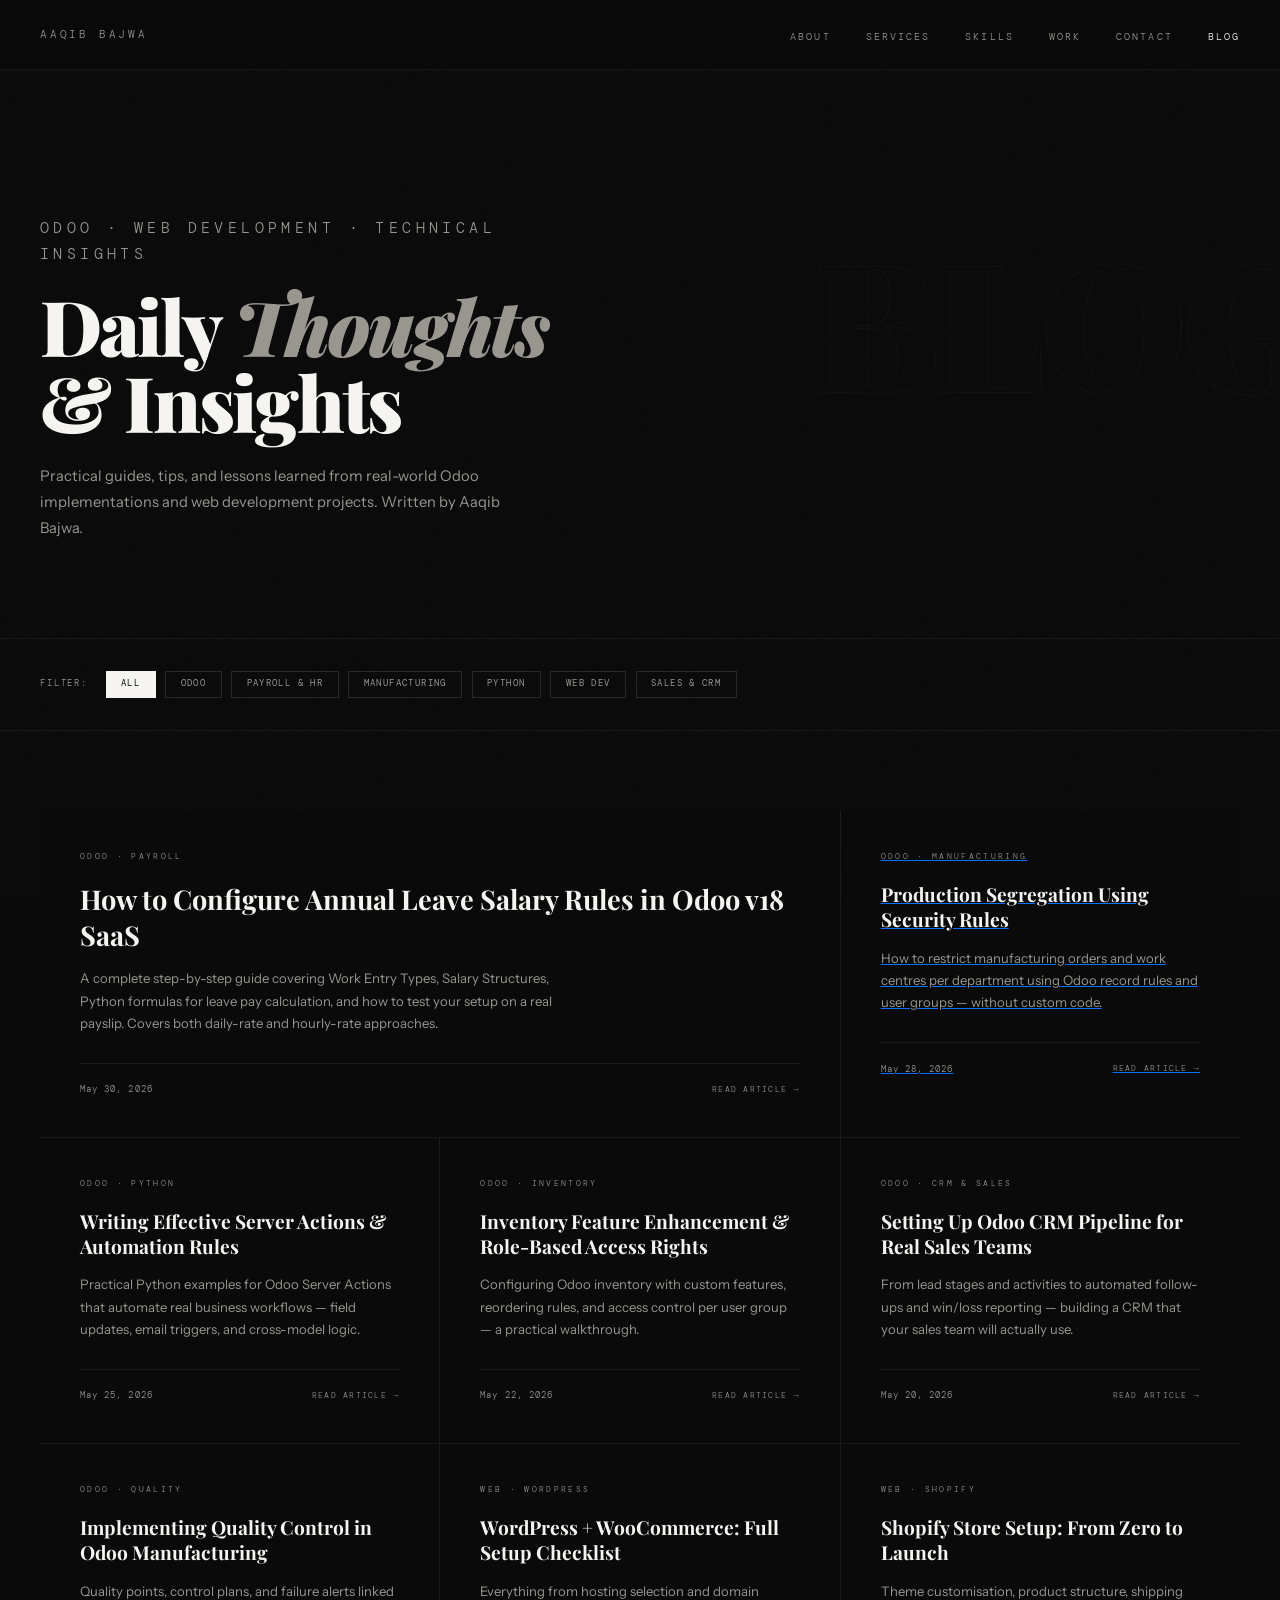
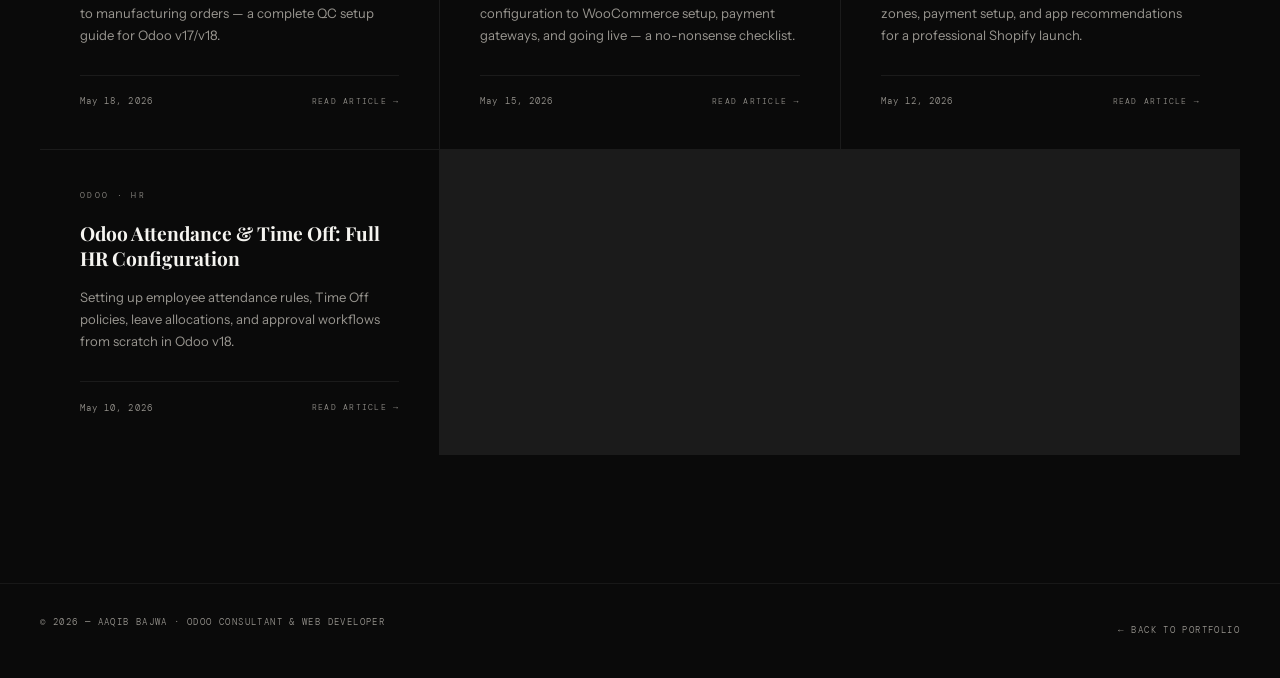
==== commit f7d1d5d0: "Update blog.html" ====
--- a/blog.html
+++ b/blog.html
@@ -553,6 +553,7 @@
     </div>
 
     <div class="post-card reveal" data-category="manufacturing odoo" data-post="1">
+      <a href="Posts/manufacturing_segregation.html">
       <p class="post-category">Odoo · Manufacturing</p>
       <h3 class="post-title">Production Segregation Using Security Rules</h3>
       <p class="post-excerpt">How to restrict manufacturing orders and work centres per department using Odoo record rules and user groups — without custom code.</p>
@@ -560,6 +561,7 @@
         <span class="post-date">May 28, 2026</span>
         <span class="post-read">Read Article →</span>
       </div>
+        </a>
     </div>
 
     <div class="post-card reveal" data-category="python odoo" data-post="2">
@@ -728,38 +730,154 @@
         <p>If the rule doesn't appear or returns zero: verify the leave is validated (not draft), confirm the Work Entry Type code matches your Python reference, and ensure the salary structure is correctly linked to the employee's contract.</p>
       `
     },
-    {
-      category: "Odoo · Manufacturing",
-      title: "Production Segregation Using Security Rules",
-      date: "May 28, 2026",
-      readTime: "6 min read",
-      body: `
-        <p>In factories with multiple production lines or departments, it's essential that teams only see the manufacturing orders relevant to them. Odoo's record rules and user groups make this achievable without any custom code.</p>
-
-        <h2>Understanding Record Rules vs Access Rights</h2>
-        <p>Access Rights control what a user <strong>can do</strong> (read, write, create, delete). Record Rules control <strong>which records</strong> they can see. You need both for proper segregation.</p>
-
-        <h2>Step 1: Create Department-Based User Groups</h2>
-        <p>Go to <strong>Settings → Users & Companies → Groups</strong>. Create a group for each production department, e.g. "MFG / Line A" and "MFG / Line B". Add the relevant users to each group.</p>
-
-        <h2>Step 2: Add a Segregation Field</h2>
-        <p>On the Manufacturing Order model, add a Many2one field linking to the department or production line. This is your filter field. In Odoo v18, you can do this via Odoo Studio or a custom module.</p>
-
-        <h2>Step 3: Create Record Rules</h2>
-        <p>Go to <strong>Settings → Technical → Record Rules</strong>. Create a new rule for <code>mrp.production</code>:</p>
-        <ul>
-          <li><strong>Name:</strong> MFG Line A — Own Records Only</li>
-          <li><strong>Groups:</strong> MFG / Line A</li>
-          <li><strong>Domain Filter:</strong> <code>[('production_line_id.name', '=', 'Line A')]</code></li>
-        </ul>
-        <p>Repeat for each department group.</p>
-
-        <h2>Step 4: Test the Configuration</h2>
-        <p>Log in as a user from Line A — they should only see manufacturing orders assigned to Line A. Managers with no record rule restriction will see all orders.</p>
-
-        <blockquote>Always test record rules with a non-admin user. Odoo administrators bypass all record rules by default.</blockquote>
-      `
-    },
+   {
+  category: "Odoo · Manufacturing",
+  title: "Two-Stage Perfume Manufacturing Workflow with Security Configuration",
+  date: "May 30, 2026",
+  readTime: "10 min read",
+  body: `
+    <p>
+      This document defines the standardized two-stage manufacturing workflow in Odoo v18, 
+      covering fragrance production, packaging, manufacturing execution, and system-level security controls.
+      The goal is to ensure accurate costing, traceability, and strict formula confidentiality.
+    </p>
+
+    <h2>1. Overview of Two-Stage Manufacturing</h2>
+    <p>
+      The production process is divided into two controlled phases:
+    </p>
+    <ul>
+      <li><strong>Phase 1:</strong> Fragrance Mixing (Bulk “Juice” Production)</li>
+      <li><strong>Phase 2:</strong> Packaging & Finished Goods Production</li>
+    </ul>
+    <p>
+      This structure ensures that raw formula ingredients remain isolated from packaging operations and improves inventory accuracy.
+    </p>
+
+    <hr/>
+
+    <h2>2. Phase One: Fragrance Mixture BoM (The "Juice")</h2>
+    <p>
+      Example product: <strong>MIX PERFUME A</strong> (Category: Fragrance / All / Mixed)
+    </p>
+
+    <h3>Configuration Steps</h3>
+    <ol>
+      <li>Create Product: MIX PERFUME A</li>
+      <li>Assign Category: Fragrance / All / Mixed</li>
+      <li>Set Product Type: Storable Product</li>
+      <li>Set UoM: KG or Liters</li>
+      <li>Create BoM under Product → Bill of Materials</li>
+      <li>Set BoM Reference: MIXING</li>
+      <li>Add raw materials: Oils, Alcohol, Fixatives</li>
+    </ol>
+
+    <h2>3. Phase Two: Packaging BoM (Finished Goods)</h2>
+    <p>
+      Example product: <strong>PERFUME A 100ml</strong> (Category: Finished Goods)
+    </p>
+
+    <h3>Configuration Steps</h3>
+    <ol>
+      <li>Select Product: PERFUME A 100ml</li>
+      <li>Set Category: Finished Goods</li>
+      <li>Set UoM: PCS</li>
+      <li>Define BoM Quantity (e.g. 192 PCS per Master Carton)</li>
+      <li>Add mixture component: MIX PERFUME A (e.g. 19.2 KG)</li>
+      <li>Add hardware: bottles, pumps, caps, stickers</li>
+      <li>Add packaging: unit boxes, inner boxes, master cartons</li>
+    </ol>
+
+    <hr/>
+
+    <h2>4. Manufacturing Order (MO) Execution Flow</h2>
+
+    <h3>Step 1: Create Packaging MO</h3>
+    <ol>
+      <li>Go to Manufacturing → Operations → Manufacturing Orders</li>
+      <li>Create new MO for PERFUME A 100ml</li>
+      <li>Set quantity (e.g. 192 units)</li>
+      <li>Click Confirm</li>
+    </ol>
+
+    <h3>Step 2: Juice Dependency Handling</h3>
+    <ul>
+      <li><strong>MTO Flow:</strong> Odoo auto-creates MO for MIX PERFUME A</li>
+      <li><strong>Manual Flow:</strong> Create separate MO for MIX PERFUME A first</li>
+    </ul>
+
+    <h3>Step 3: Production Execution</h3>
+    <ol>
+      <li>Produce MIX PERFUME A → consume raw materials → Mark Done</li>
+      <li>Once available, complete PERFUME A 100ml MO</li>
+      <li>Consume bottles, caps, cartons → Mark Done</li>
+    </ol>
+
+    <hr/>
+
+    <h2>5. Security & Access Control Configuration</h2>
+
+    <h3>5.1 Hide Bills of Materials Menu</h3>
+    <p>
+      Restrict BoM visibility for standard users by updating menu visibility rules in:
+      Settings → Technical → User Interface → Menu Items
+    </p>
+
+    <h3>5.2 Record Rules for Manufacturing Orders</h3>
+    <p>Restrict users to their own manufacturing orders using domain filters:</p>
+    <pre>
+['|', ('user_id', '=', user.id), ('create_uid', '=', user.id)]
+    </pre>
+
+    <h3>5.3 Product Category Security (Department Isolation)</h3>
+    <p>
+      Manufacturing access is separated by product category using group-based domains:
+    </p>
+
+    <ul>
+      <li><strong>Formulation Group:</strong> Category 80 only</li>
+      <li><strong>Packaging Group:</strong> Category 61 only</li>
+      <li><strong>Admin Group:</strong> Full access to both</li>
+    </ul>
+
+    <h3>XML View Logic (product filtering in MO)</h3>
+    <p>Product selection in Manufacturing Order is restricted using group-based domains:</p>
+
+    <pre>
+&lt;field name="product_id" groups="Fragrance.Formulation" domain="[('categ_id', 'child_of', 80)]"/&gt;
+&lt;field name="product_id" groups="Finish_goods.raw_material" domain="[('categ_id', 'child_of', 61)]"/&gt;
+&lt;field name="product_id" groups="mrp.group_mrp_manager" domain="[('categ_id', 'child_of', [61, 80])]"/&gt;
+    </pre>
+
+    <hr/>
+
+    <h2>6. Key Security Principles</h2>
+    <ul>
+      <li>Manufacturing users cannot access BoM formulas</li>
+      <li>Formula (Juice) is separated from packaging process</li>
+      <li>Each department sees only assigned product categories</li>
+      <li>Admins retain full visibility across system</li>
+    </ul>
+
+    <h2>7. Maintenance & Audit</h2>
+    <ul>
+      <li>Review security groups quarterly</li>
+      <li>Test with non-admin accounts after changes</li>
+      <li>Ensure no accidental assignment to admin group</li>
+    </ul>
+
+    <blockquote>
+      Always validate security rules using a standard Manufacturing User account. 
+      Odoo administrators bypass record rules by default.
+    </blockquote>
+
+    <hr/>
+
+    
+    <p><strong>System:</strong> Odoo v18 SaaS Enterprise</p>
+    <p><strong>Reference:</strong> Security_Setup_v1.0</p>
+  `
+},
     {
       category: "Odoo · Python",
       title: "Writing Effective Server Actions & Automation Rules",
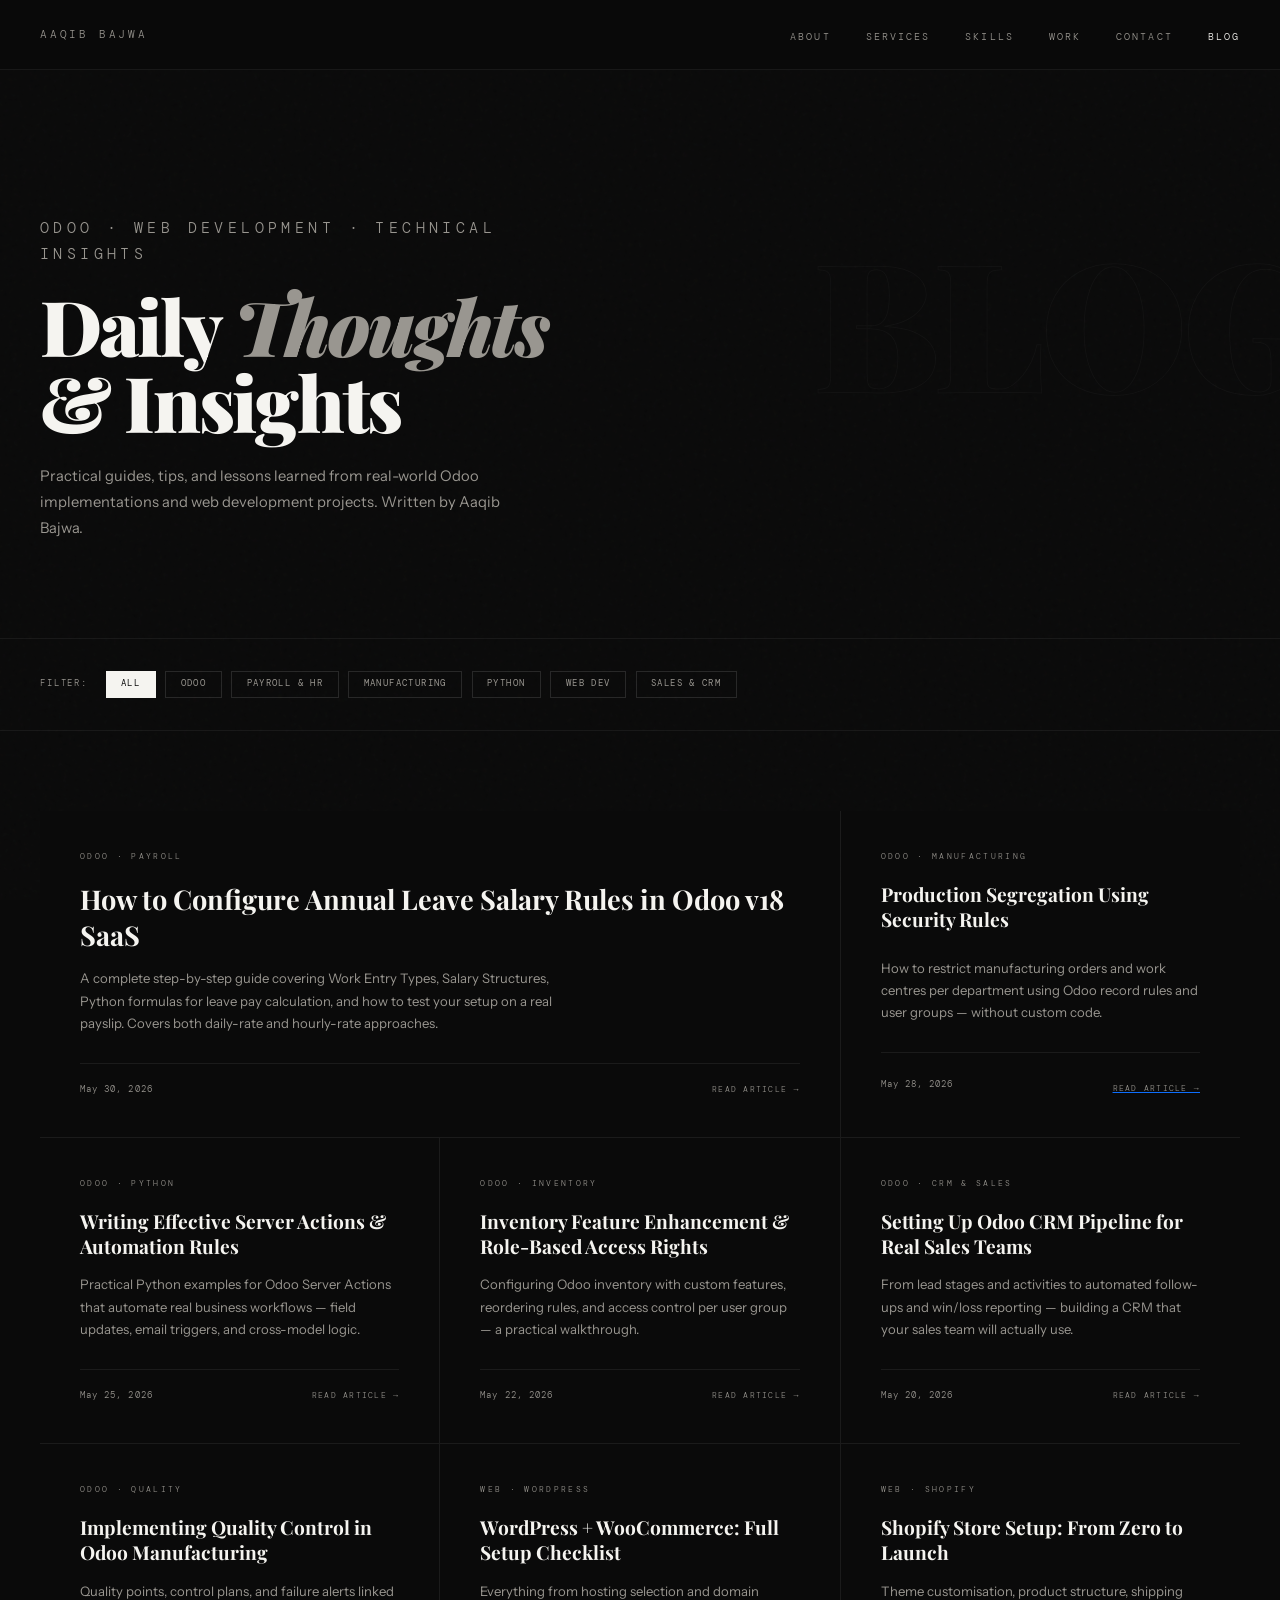
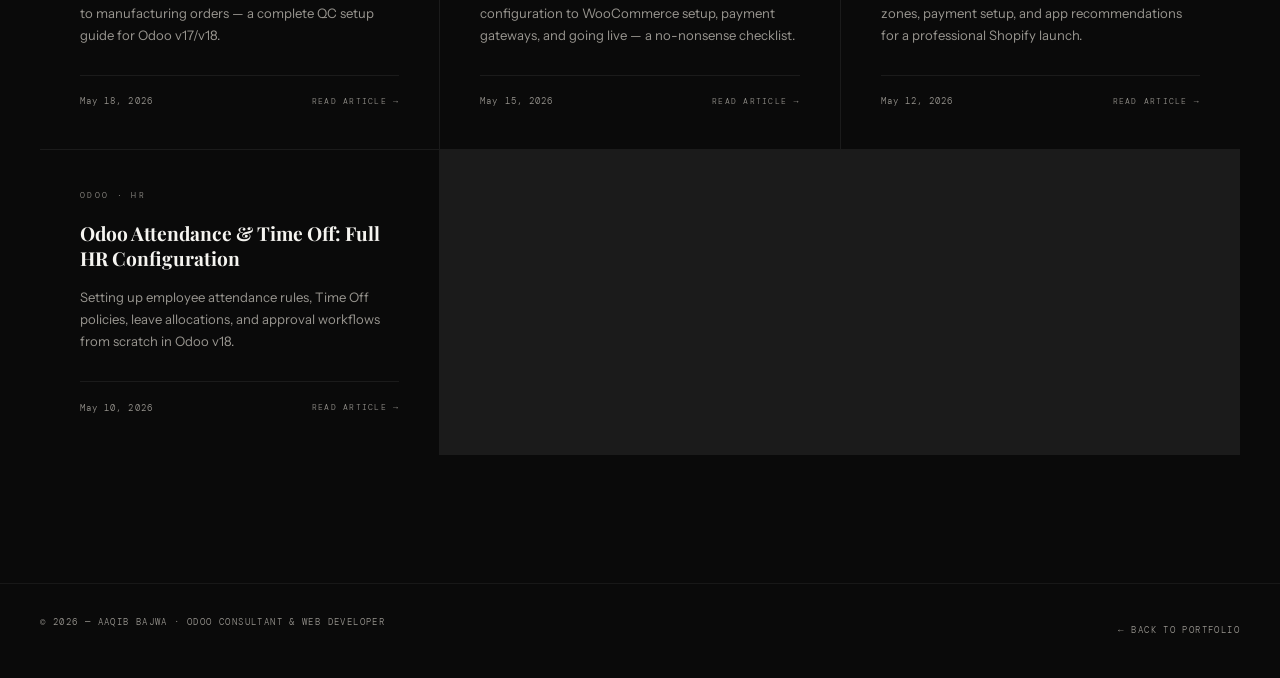
==== commit 51a5fd04: "Update blog.html" ====
--- a/blog.html
+++ b/blog.html
@@ -553,15 +553,17 @@
     </div>
 
     <div class="post-card reveal" data-category="manufacturing odoo" data-post="1">
-      <a href="Posts/manufacturing_segregation.html">
+     
       <p class="post-category">Odoo · Manufacturing</p>
       <h3 class="post-title">Production Segregation Using Security Rules</h3>
       <p class="post-excerpt">How to restrict manufacturing orders and work centres per department using Odoo record rules and user groups — without custom code.</p>
       <div class="post-meta">
         <span class="post-date">May 28, 2026</span>
+         <a href="Posts/manufacturing_segregation.html">
         <span class="post-read">Read Article →</span>
+           </a>
       </div>
-        </a>
+        
     </div>
 
     <div class="post-card reveal" data-category="python odoo" data-post="2">
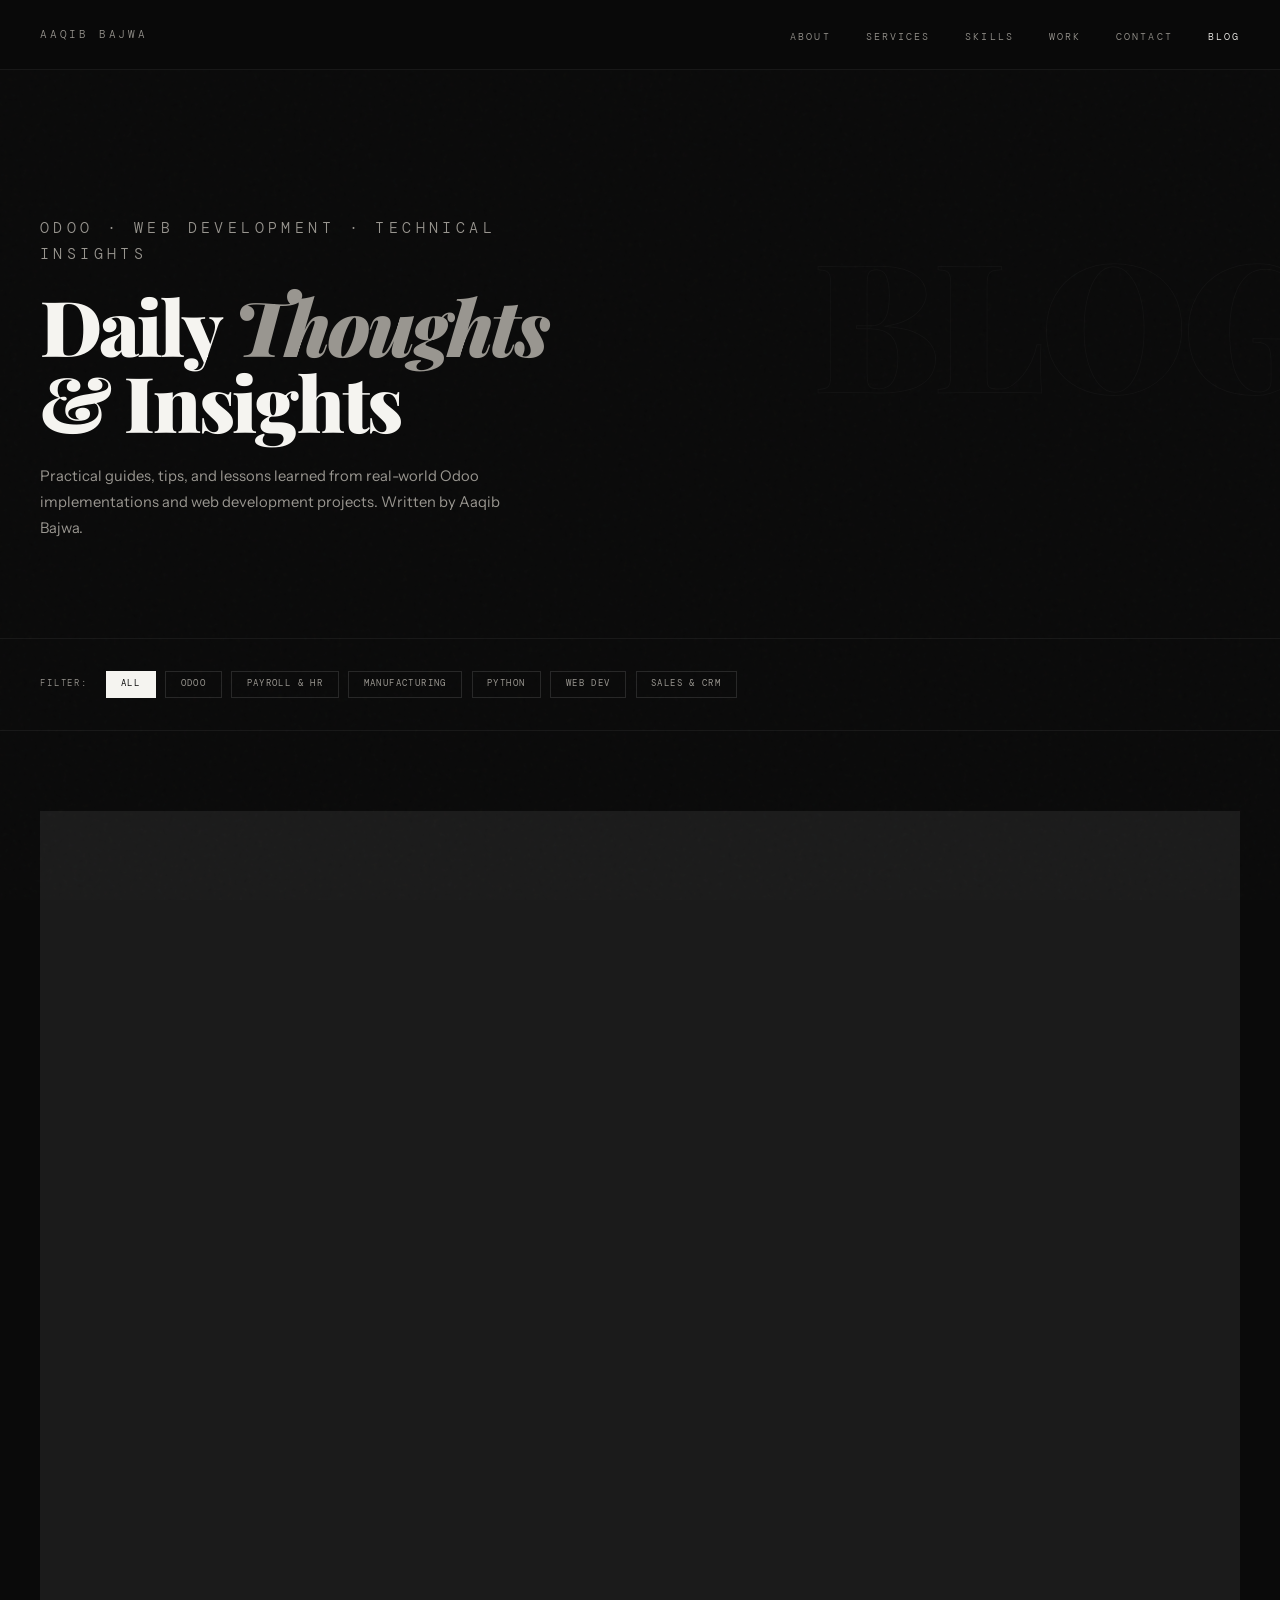
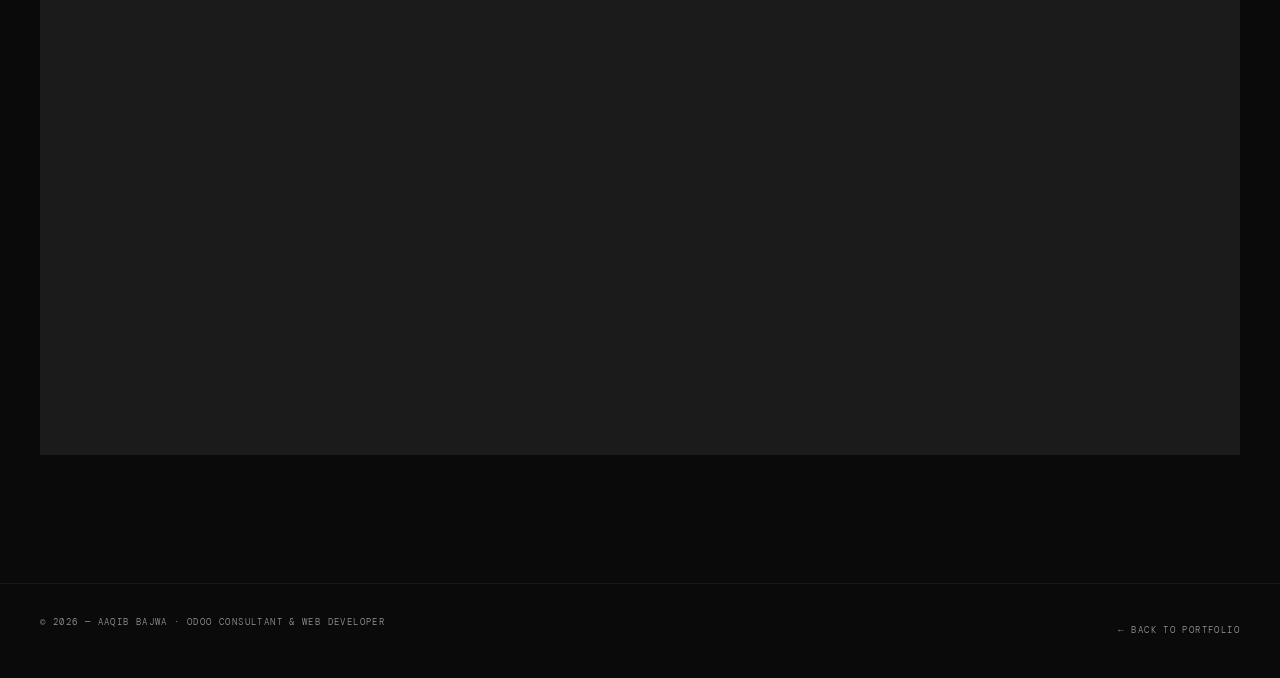
==== commit e5e47ad9: "Update blog.html" ====
--- a/blog.html
+++ b/blog.html
@@ -1119,67 +1119,6 @@
     }
   ];
 
-  /* ── OPEN / CLOSE POST ── */
-  function openPost(index) {
-    const post = posts[index];
-    document.getElementById('postContent').innerHTML = `
-      <p class="modal-category">${post.category}</p>
-      <h1 class="modal-title">${post.title}</h1>
-      <p class="modal-meta">${post.date} &nbsp;·&nbsp; ${post.readTime} &nbsp;·&nbsp; Aaqib Bajwa</p>
-      <div class="modal-body">${post.body}</div>
-    `;
-    document.getElementById('postModal').classList.add('open');
-    document.body.style.overflow = 'hidden';
-    document.getElementById('postModal').scrollTo(0, 0);
-  }
-
-  function closePost() {
-    document.getElementById('postModal').classList.remove('open');
-    document.body.style.overflow = '';
-  }
-
-  // Attach click handlers to cards
-  document.querySelectorAll('.post-card').forEach(card => {
-    card.addEventListener('click', () => {
-      const idx = parseInt(card.getAttribute('data-post'));
-      openPost(idx);
-    });
-  });
-
-  // Close on Escape
-  document.addEventListener('keydown', e => {
-    if (e.key === 'Escape') closePost();
-  });
-
-  /* ── FILTER ── */
-  document.querySelectorAll('.filter-btn').forEach(btn => {
-    btn.addEventListener('click', function() {
-      document.querySelectorAll('.filter-btn').forEach(b => b.classList.remove('active'));
-      this.classList.add('active');
-      const filter = this.getAttribute('data-filter');
-      document.querySelectorAll('.post-card').forEach(card => {
-        const cats = card.getAttribute('data-category') || '';
-        if (filter === 'all' || cats.includes(filter)) {
-          card.style.display = '';
-        } else {
-          card.style.display = 'none';
-        }
-      });
-    });
-  });
-
-  /* ── REVEAL ── */
-  const reveals = document.querySelectorAll('.reveal');
-  const observer = new IntersectionObserver(entries => {
-    entries.forEach((entry, i) => {
-      if (entry.isIntersecting) {
-        setTimeout(() => entry.target.classList.add('visible'), i * 60);
-        observer.unobserve(entry.target);
-      }
-    });
-  }, { threshold: 0.1 });
-  reveals.forEach(el => observer.observe(el));
-
-</script>
+
 </body>
 </html>
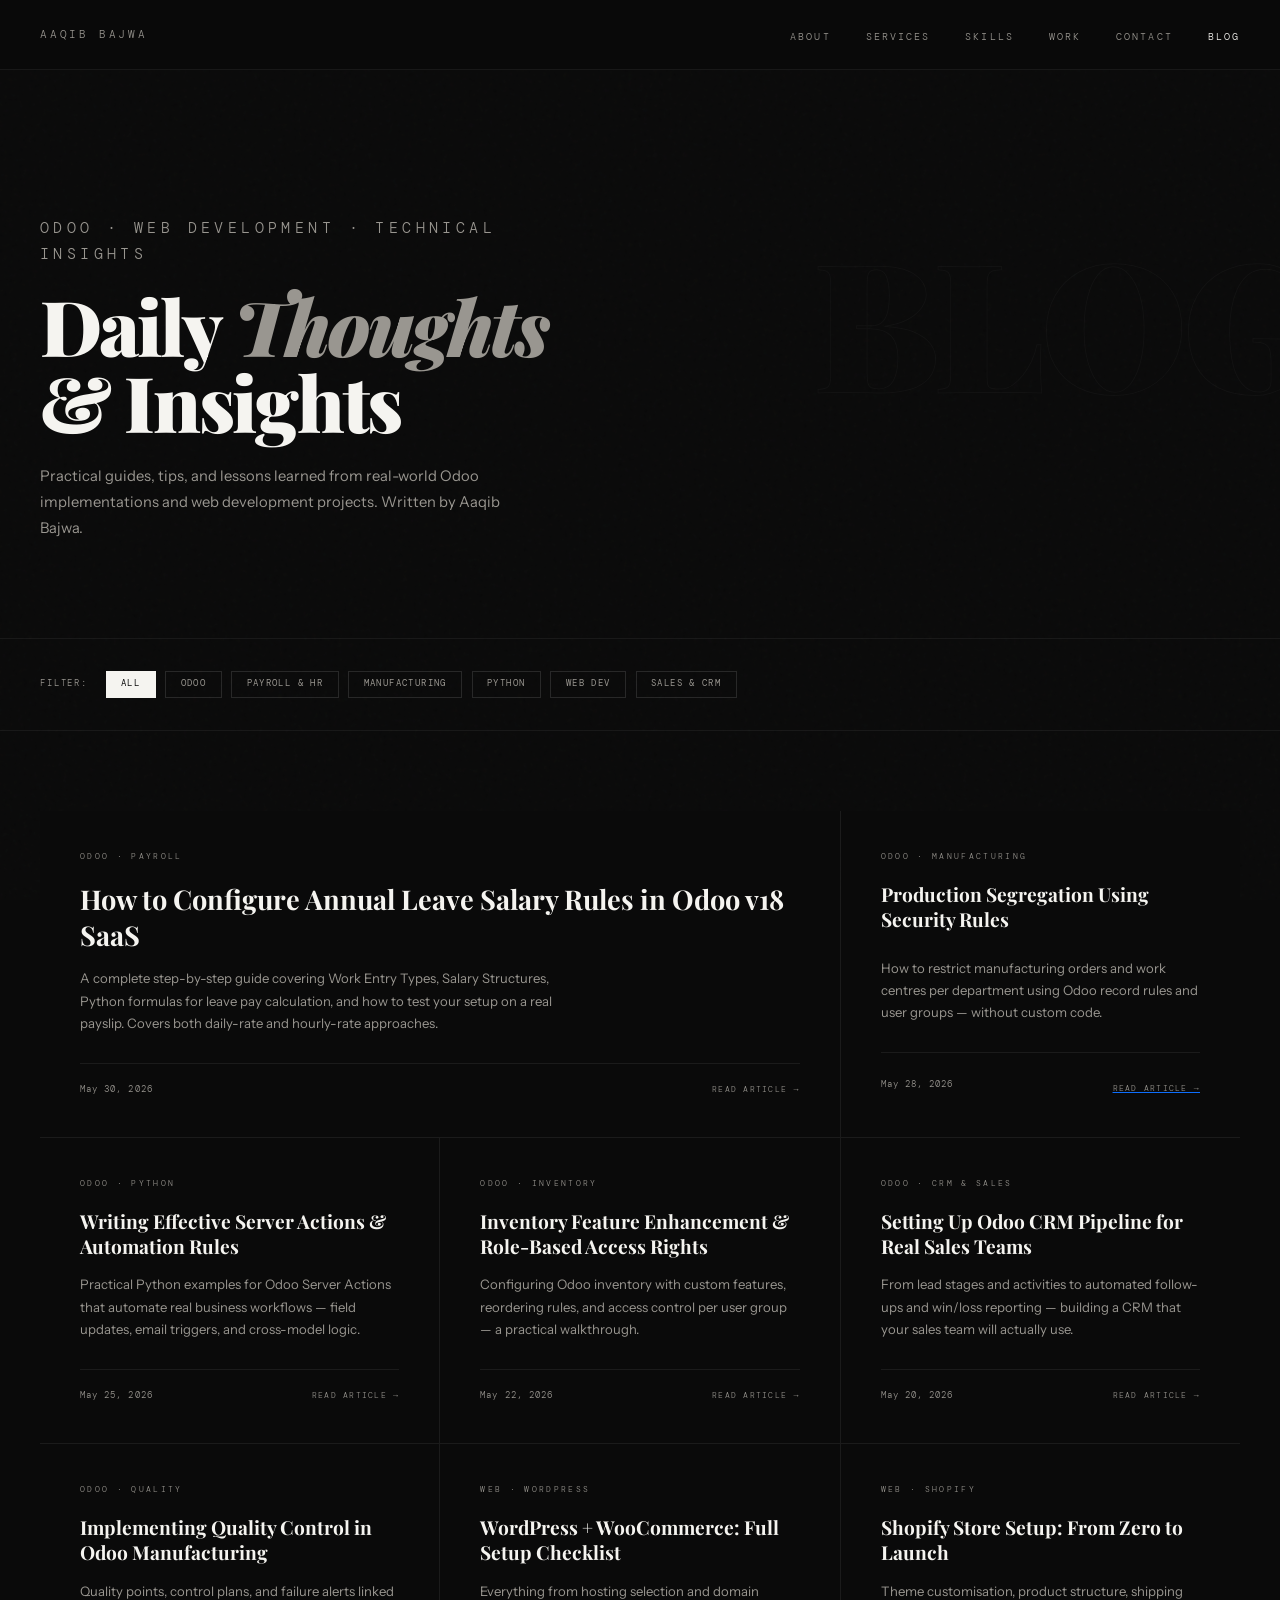
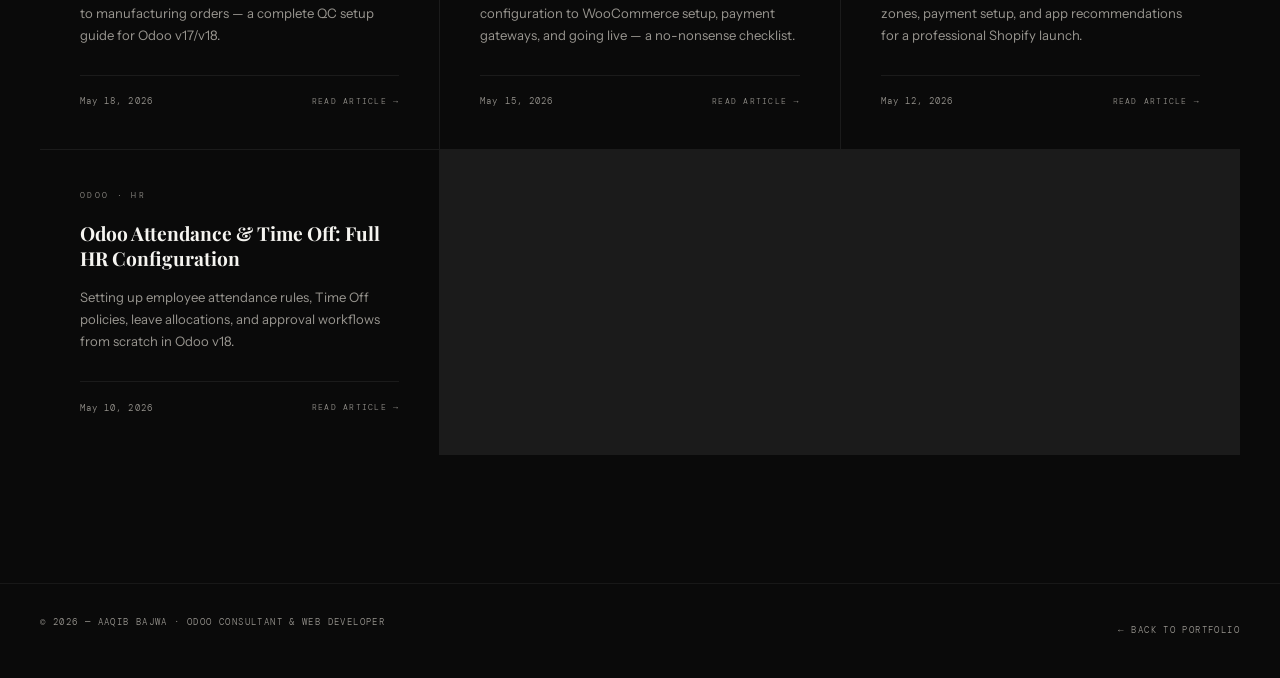
==== commit f92347d0: "Update blog.html" ====
--- a/blog.html
+++ b/blog.html
@@ -1118,7 +1118,68 @@
       `
     }
   ];
-
+ /* ── OPEN / CLOSE POST ── */
+  function openPost(index) {
+    const post = posts[index];
+    document.getElementById('postContent').innerHTML = `
+      <p class="modal-category">${post.category}</p>
+      <h1 class="modal-title">${post.title}</h1>
+      <p class="modal-meta">${post.date} &nbsp;·&nbsp; ${post.readTime} &nbsp;·&nbsp; Aaqib Bajwa</p>
+      <div class="modal-body">${post.body}</div>
+    `;
+    document.getElementById('postModal').classList.add('open');
+    document.body.style.overflow = 'hidden';
+    document.getElementById('postModal').scrollTo(0, 0);
+  }
+
+  function closePost() {
+    document.getElementById('postModal').classList.remove('open');
+    document.body.style.overflow = '';
+  }
+
+  // Attach click handlers to cards
+  document.querySelectorAll('.post-card').forEach(card => {
+    card.addEventListener('click', () => {
+      const idx = parseInt(card.getAttribute('data-post'));
+      openPost(idx);
+    });
+  });
+
+  // Close on Escape
+  document.addEventListener('keydown', e => {
+    if (e.key === 'Escape') closePost();
+  });
+
+  /* ── FILTER ── */
+  document.querySelectorAll('.filter-btn').forEach(btn => {
+    btn.addEventListener('click', function() {
+      document.querySelectorAll('.filter-btn').forEach(b => b.classList.remove('active'));
+      this.classList.add('active');
+      const filter = this.getAttribute('data-filter');
+      document.querySelectorAll('.post-card').forEach(card => {
+        const cats = card.getAttribute('data-category') || '';
+        if (filter === 'all' || cats.includes(filter)) {
+          card.style.display = '';
+        } else {
+          card.style.display = 'none';
+        }
+      });
+    });
+  });
+
+  /* ── REVEAL ── */
+  const reveals = document.querySelectorAll('.reveal');
+  const observer = new IntersectionObserver(entries => {
+    entries.forEach((entry, i) => {
+      if (entry.isIntersecting) {
+        setTimeout(() => entry.target.classList.add('visible'), i * 60);
+        observer.unobserve(entry.target);
+      }
+    });
+  }, { threshold: 0.1 });
+  reveals.forEach(el => observer.observe(el));
+
+</script>
 
 </body>
 </html>
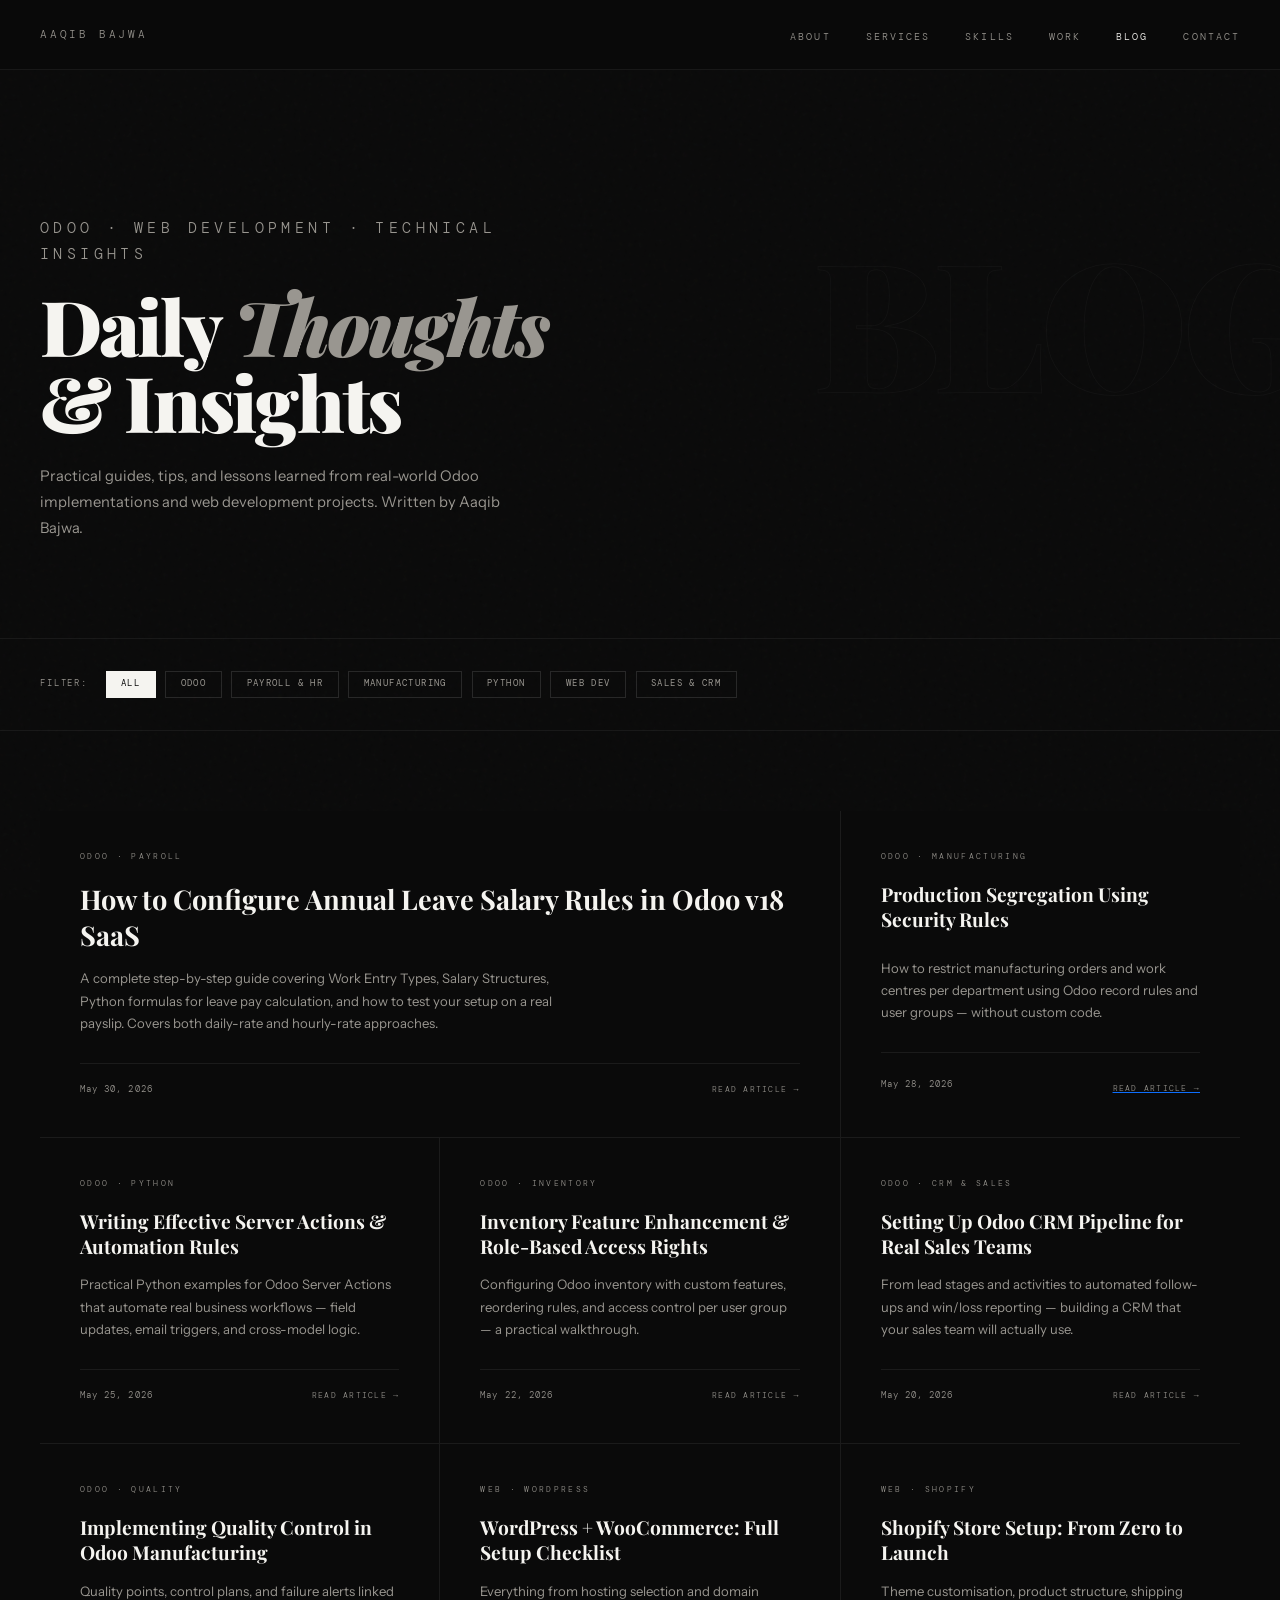
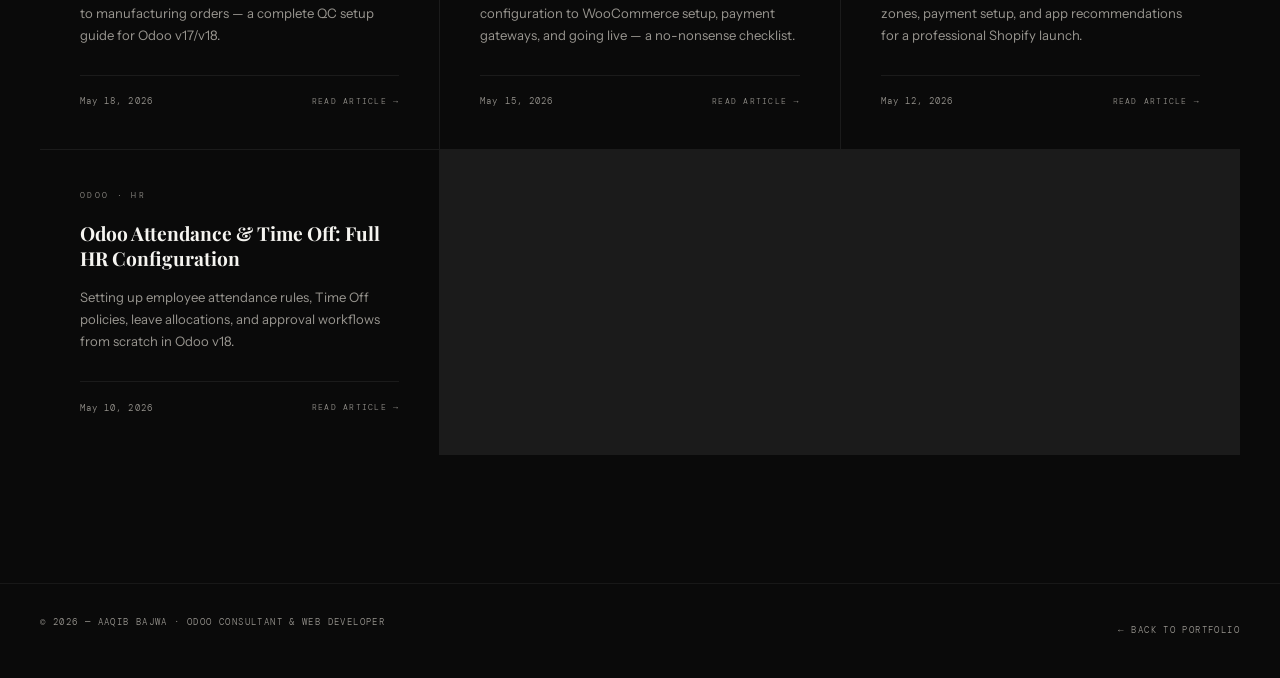
==== commit 2d426b76: "Update blog.html" ====
--- a/blog.html
+++ b/blog.html
@@ -512,8 +512,8 @@
     <a href="index.html#services">Services</a>
     <a href="index.html#skills">Skills</a>
     <a href="index.html#portfolio">Work</a>
+    <a href="blog.html" class="active">Blog</a>
     <a href="index.html#contact">Contact</a>
-    <a href="blog.html" class="active">Blog</a>
   </div>
 </nav>
 
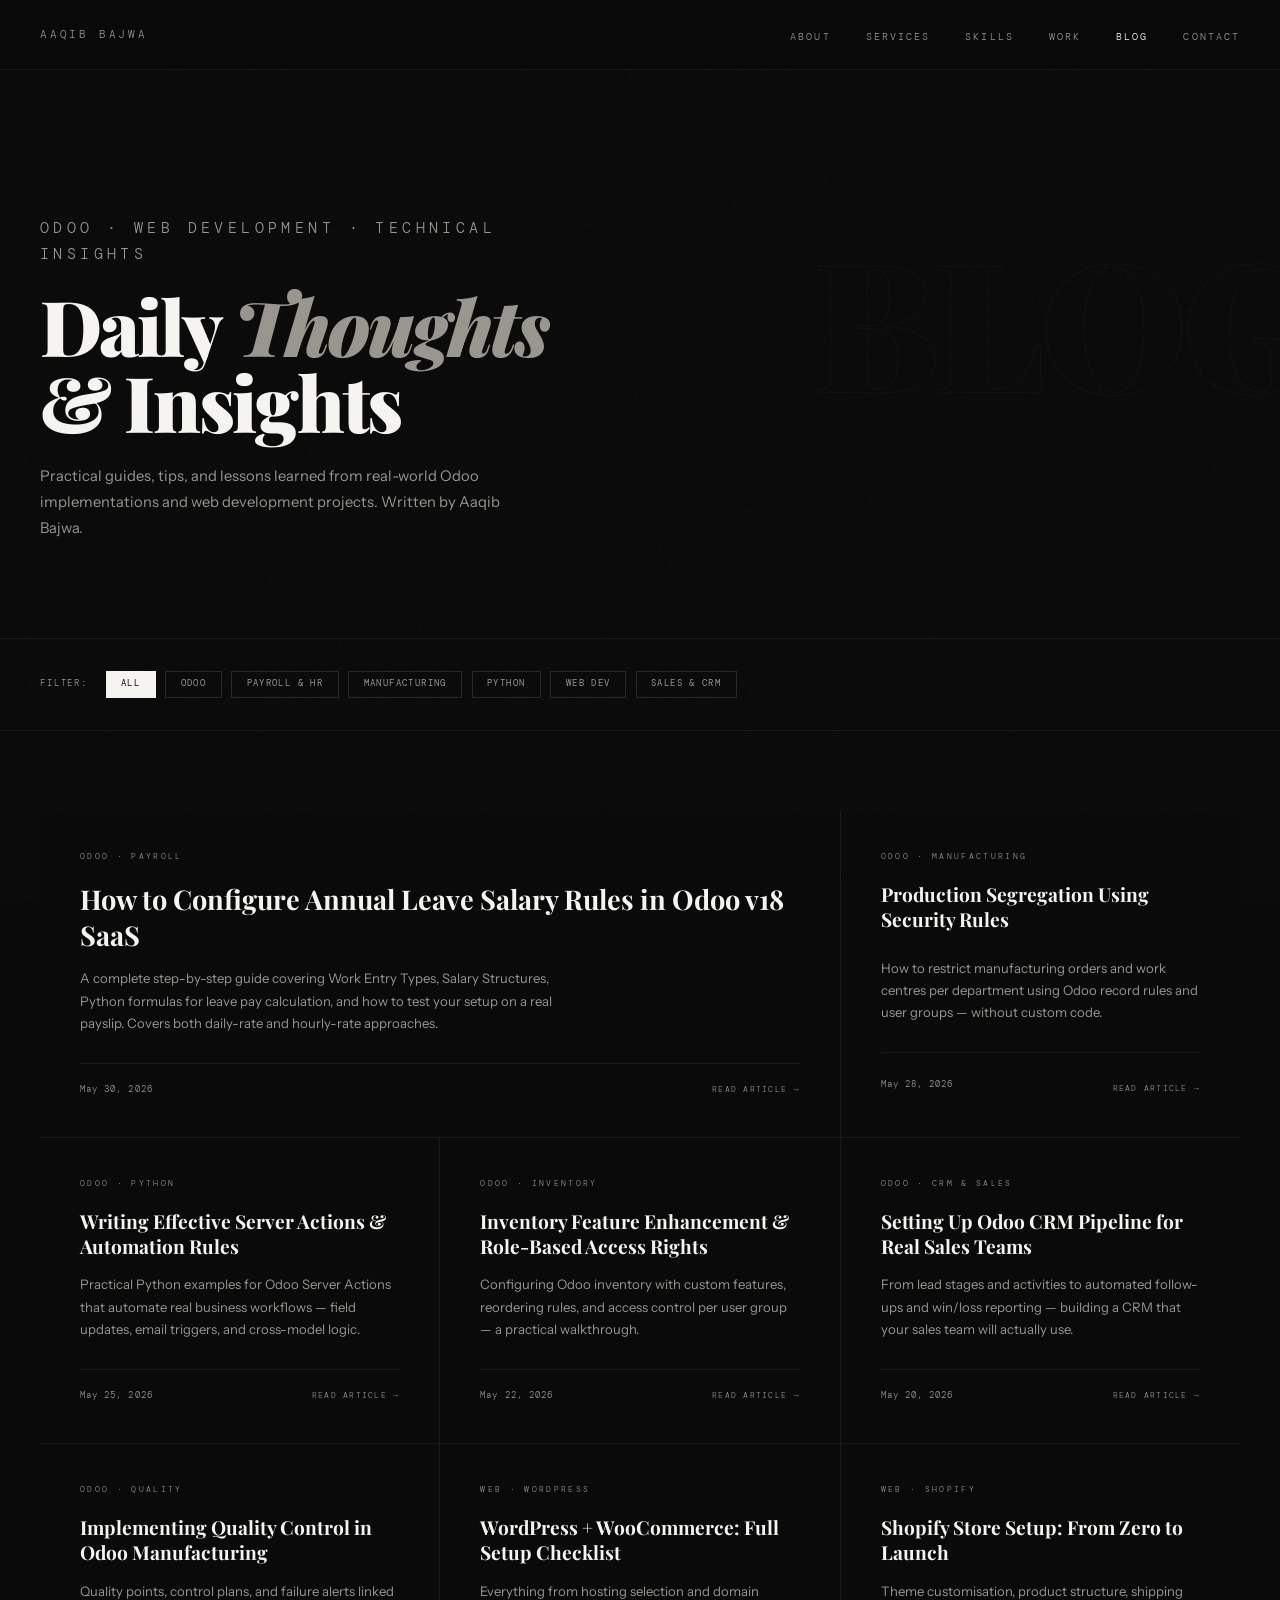
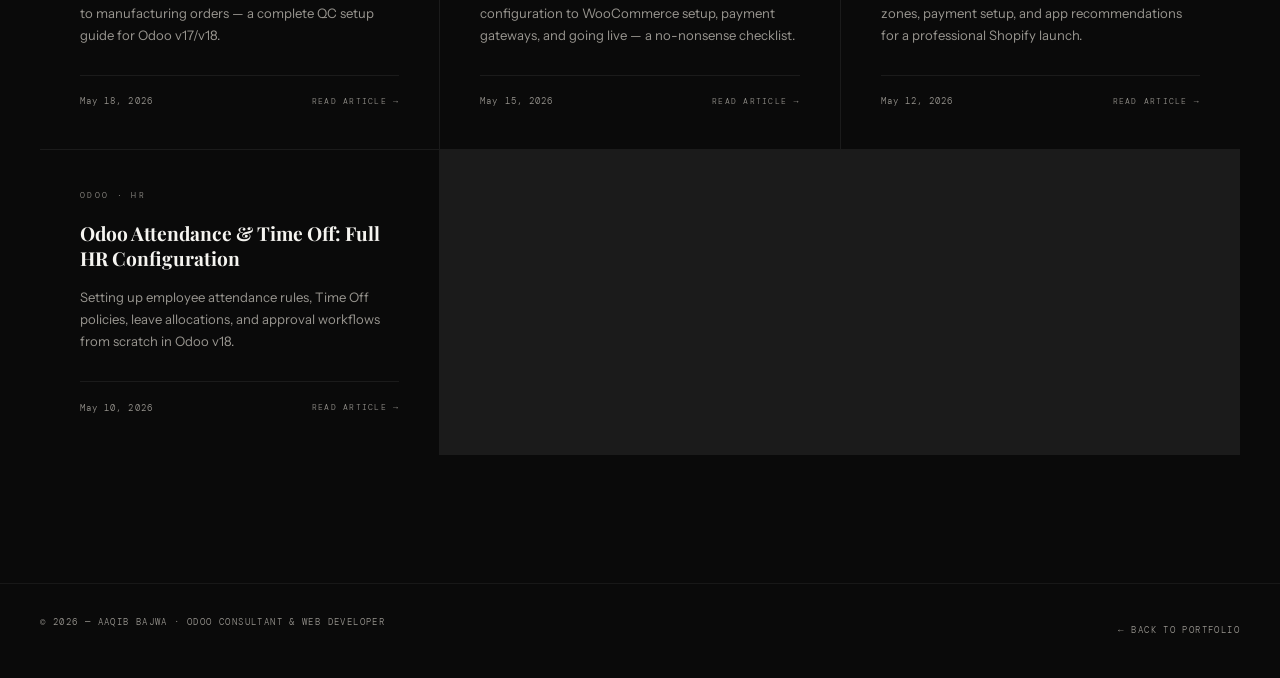
==== commit 67032878: "Update blog.html" ====
--- a/blog.html
+++ b/blog.html
@@ -559,9 +559,9 @@
       <p class="post-excerpt">How to restrict manufacturing orders and work centres per department using Odoo record rules and user groups — without custom code.</p>
       <div class="post-meta">
         <span class="post-date">May 28, 2026</span>
-         <a href="Posts/manufacturing_segregation.html">
-        <span class="post-read">Read Article →</span>
-           </a>
+         <a href="Posts/manufacturing_segregation.html" style="text-decoration:none; color:inherit;">
+         <span class="post-read">Read Article →</span>
+        </a>
       </div>
         
     </div>
